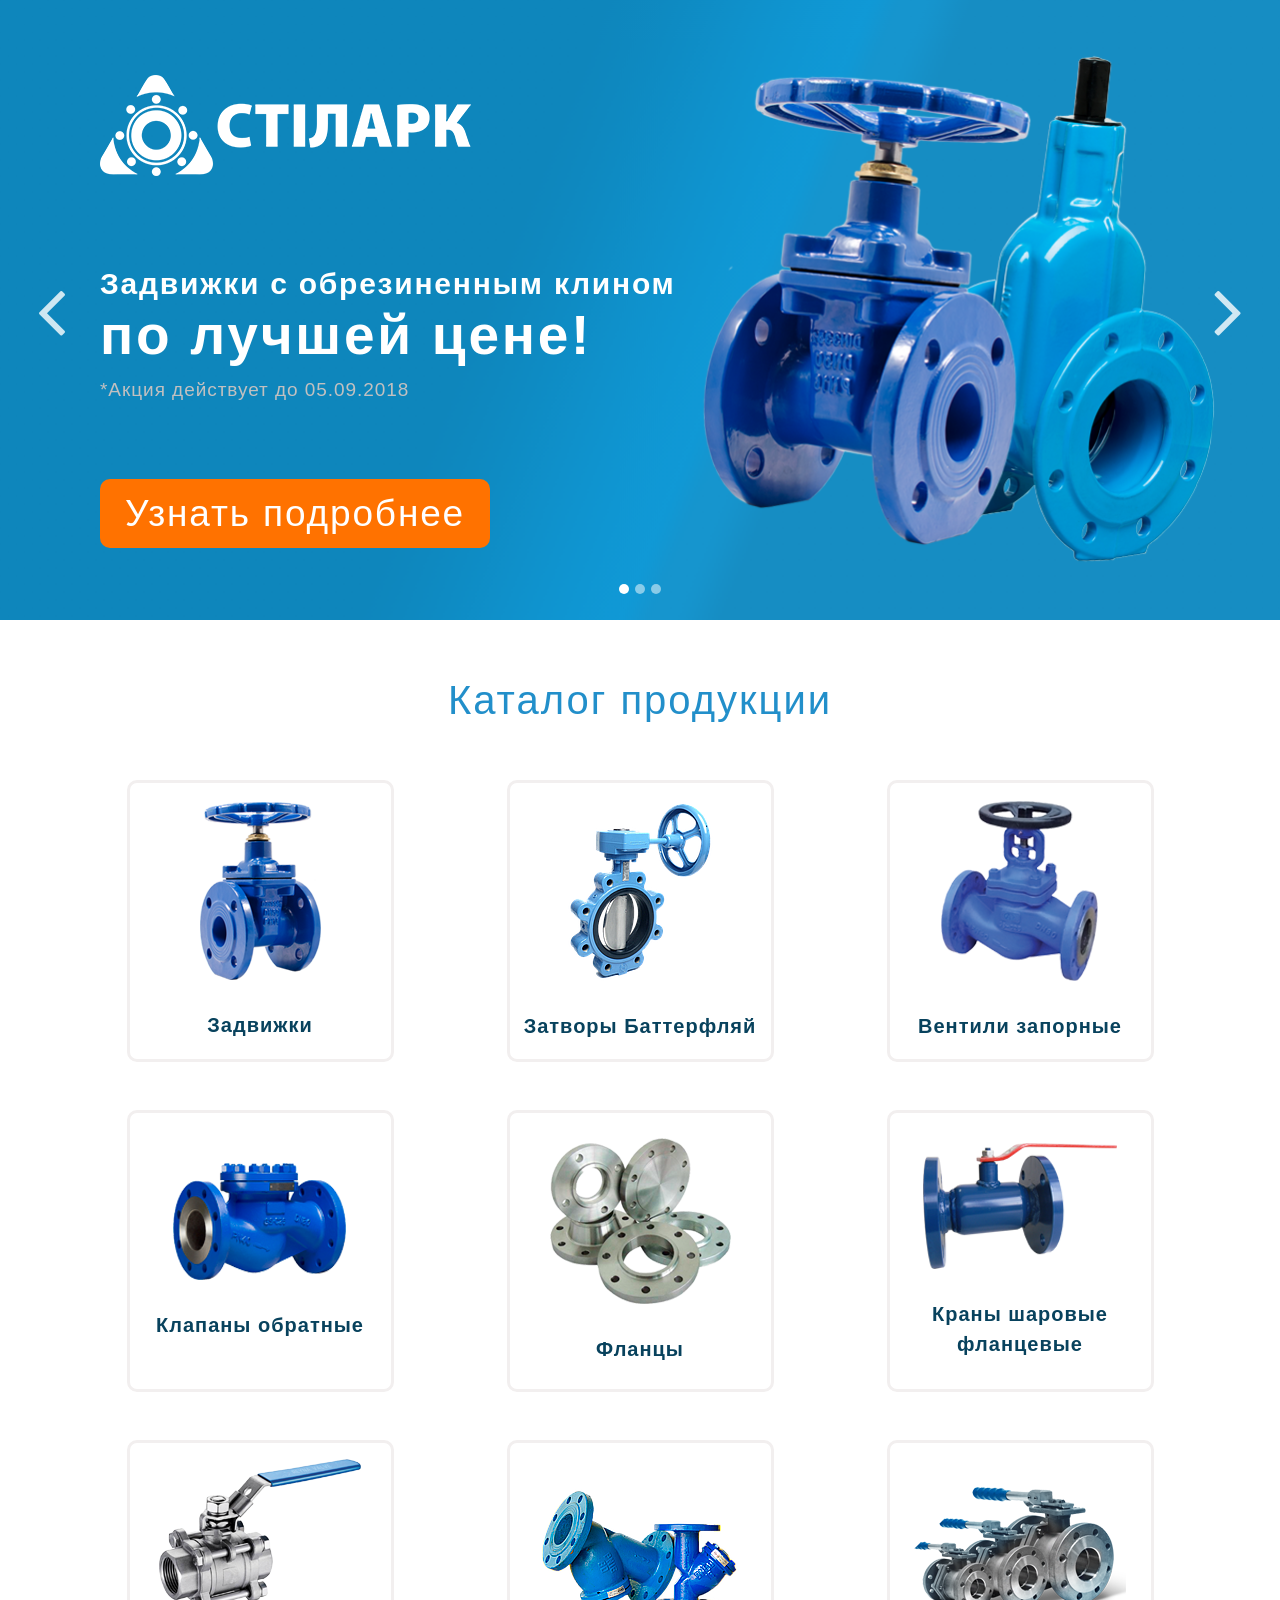
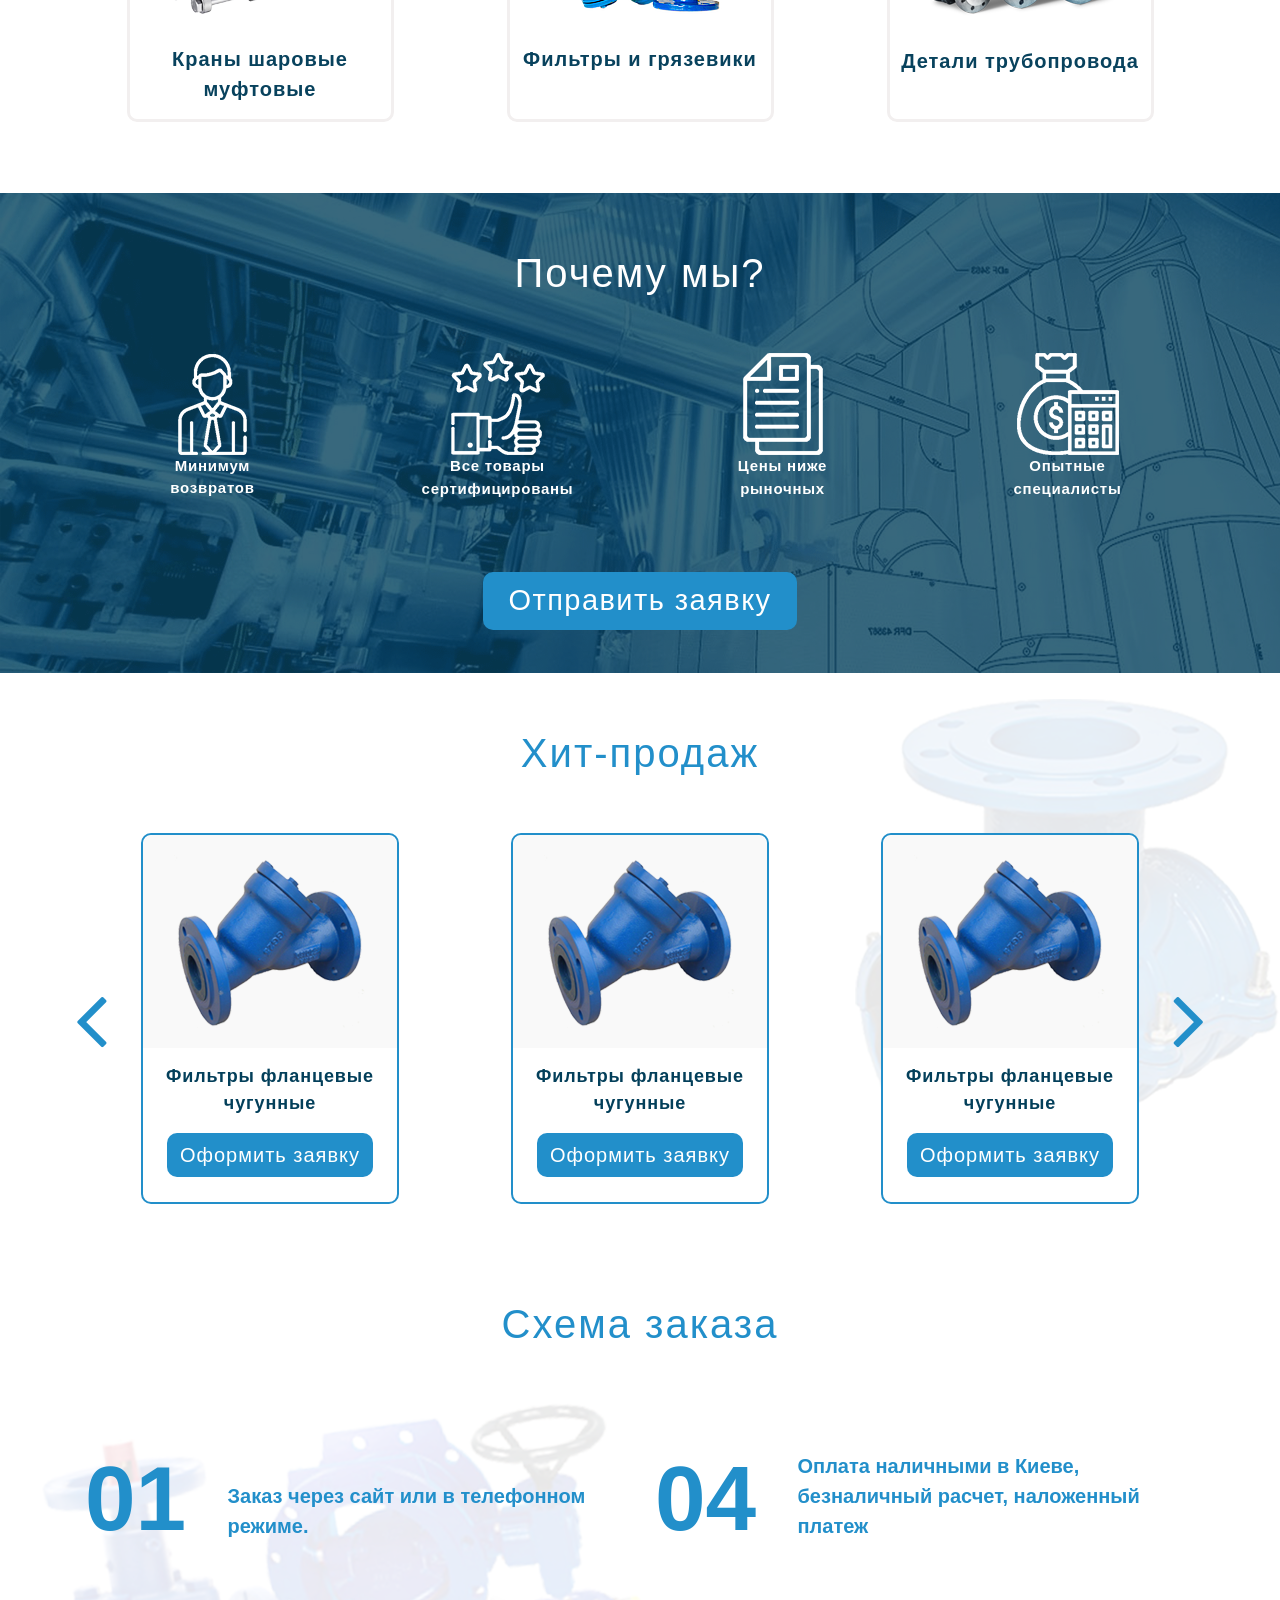
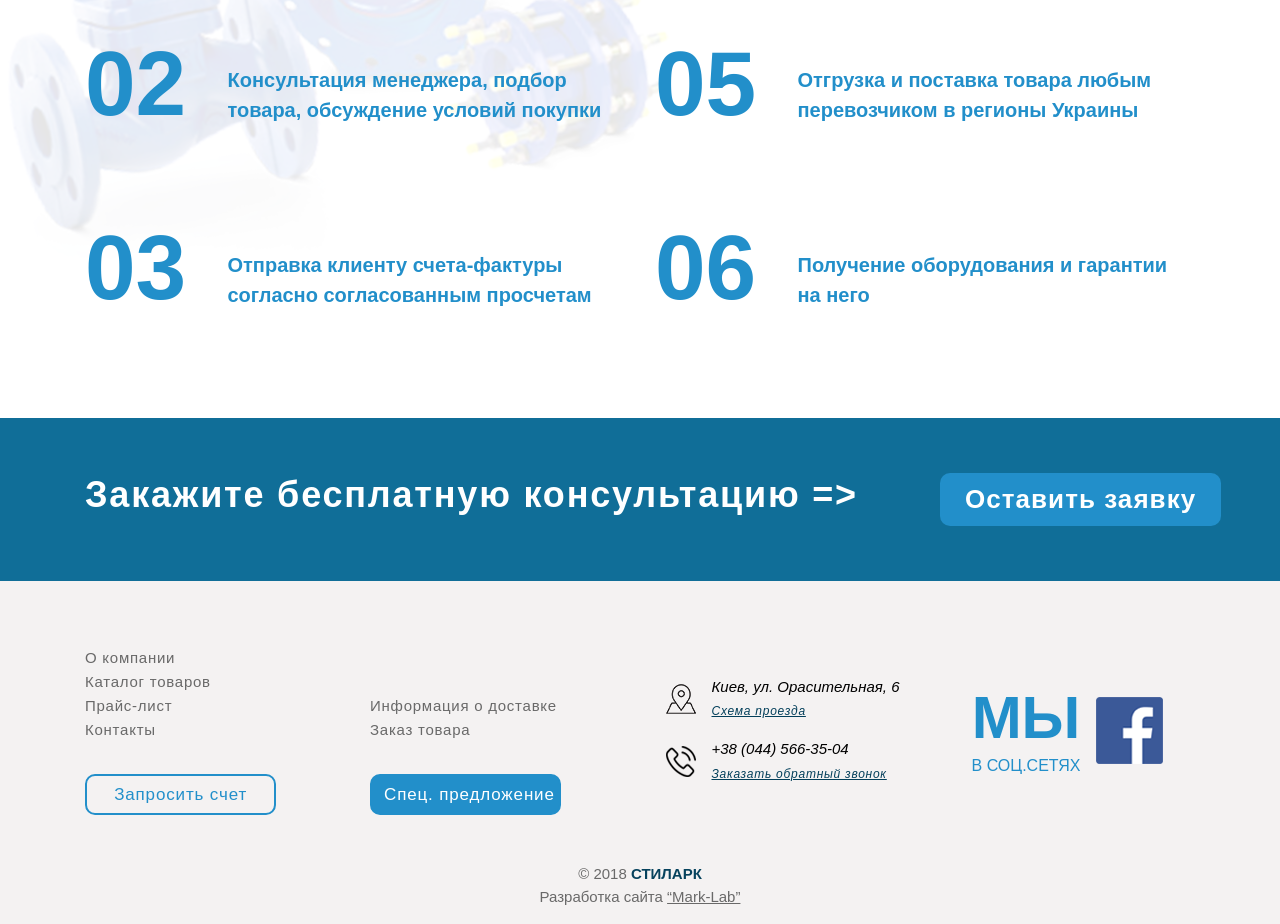
==== src/index.html @ 7308dbe4 "styled bestseller" ====
<!DOCTYPE html>
<html lang="en">

<head>
    <meta charset="UTF-8">
    <meta name="viewport" content="width=device-width, initial-scale=1.0">
    <meta http-equiv="X-UA-Compatible" content="ie=edge">
    <title>Стіларк</title>

    <!-- Latest compiled and minified CSS -->
    <link rel="stylesheet" href="css/bootstrap.min.css">
    <!-- Main Style-->
    <link rel="stylesheet" href="css/main.css">
    <!-- Latest compiled and minified FontAwesome -->
    <link rel="stylesheet" href="https://maxcdn.bootstrapcdn.com/font-awesome/4.7.0/css/font-awesome.min.css">
    <!-- FavIcon -->
    <link rel="shortcut icon" href="favicon.ico" type="image/x-icon">

</head>

<body>

    <!-- Start Carousel -->
    <header>
        <div id="header-carousel" class="carousel slide" data-ride="carousel">
            <ol class="carousel-indicators">
                <li data-target="#header-carousel" data-slide-to="0" class="active"></li>
                <li data-target="#header-carousel" data-slide-to="1"></li>
                <li data-target="#header-carousel" data-slide-to="2"></li>
            </ol>
            <div class="carousel-inner">
                <div class="carousel-item active">
                    <div class="container">
                        <!-- Left Side -->
                        <div class="col-md-7 left-side">
                            <div class="left-side__logo">
                                <img src="img/home/logo_carousel.png" alt="Logo">
                            </div>
                            <div class="left-side__head-text">
                                <h1>Задвижки с обрезиненным клином
                                    <span>по лучшей цене!</span></h1>
                                <p>*Акция действует до 05.09.2018</p>
                            </div>
                            <div class="left-side__btn">
                                <button class="btn px-4">Узнать подробнее</button>
                            </div>
                        </div>
                    </div>
                </div>
                <div class="carousel-item">
                    <div class="container">
                        <div class="col-md-7 left-side">
                            <div class="left-side__logo">
                                <img src="img/home/logo_carousel.png" alt="Logo">
                            </div>
                            <div class="left-side__head-text">
                                <h1>Задвижки с обрезиненным клином
                                    <span>по лучшей цене!</span></h1>
                                <p>*Акция действует до 05.09.2018</p>
                            </div>
                            <div class="left-side__btn">
                                <button class="btn px-4">Узнать подробнее</button>
                            </div>
                        </div>
                    </div>
                </div>
                <div class="carousel-item">
                    <div class="container">
                        <div class="col-md-7 left-side">
                            <div class="left-side__logo">
                                <img src="img/home/logo_carousel.png" alt="Logo">
                            </div>
                            <div class="left-side__head-text">
                                <h1>Задвижки с обрезиненным клином
                                    <span>по лучшей цене!</span></h1>
                                <p>*Акция действует до 05.09.2018</p>
                            </div>
                            <div class="left-side__btn">
                                <button class="btn px-4">Узнать подробнее</button>
                            </div>
                        </div>
                    </div>
                </div>
            </div>
            <a class="carousel-control-prev carousel-control" href="#header-carousel" role="button" data-slide="prev">
                <i class="fa fa-angle-left" aria-hidden="true"></i>
                <span class="sr-only">Previous</span>
            </a>
            <a class="carousel-control-next carousel-control" href="#header-carousel" role="button" data-slide="next">
                <i class="fa fa-angle-right" aria-hidden="true"></i>
                <span class="sr-only">Next</span>
            </a>
        </div>
    </header>

    <!-- End Carousel -->

    <!-- Start SECTION: Catalog -->
    <section id="catalog">
        <div class="container">
            <div class="row">
                <div class="col-12">
                    <h1 class="text-center mb-0 catalog-title">Каталог продукции</h1>
                </div>

                <div class="col-sm-6 col-md-4 col-lg-4 mb-5 catalog d-flex justify-content-center align-items-center">
                    <a href="#" class="d-flex justify-content-center align-items-center">
                        <div class="catalog__item">
                            <div class="catalog__item-img">
                                <img src="img/home/1.png" alt="Catalog Item">
                            </div>
                            <div class="catalog__item-text">
                                <p class="mb-0 text-center">Задвижки</p>
                            </div>
                        </div>
                    </a>
                </div>

                <div class="col-sm-6 col-md-4 col-lg-4 mb-5 catalog d-flex justify-content-center align-items-center">
                    <a href="#" class="d-flex justify-content-center align-items-center">
                        <div class="catalog__item">
                            <div class="catalog__item-img">
                                <img src="img/home/2.png" alt="Catalog Item">
                            </div>
                            <div class="catalog__item-text">
                                <p class="mb-0 text-center">Затворы Баттерфляй</p>
                            </div>
                        </div>
                    </a>
                </div>

                <div class="col-sm-6 col-md-4 col-lg-4 mb-5 catalog d-flex justify-content-center align-items-center">
                    <a href="#" class="d-flex justify-content-center align-items-center">
                        <div class="catalog__item">
                            <div class="catalog__item-img">
                                <img src="img/home/3.png" alt="Catalog Item">
                            </div>
                            <div class="catalog__item-text">
                                <p class="mb-0 text-center">Вентили запорные</p>
                            </div>
                        </div>
                    </a>
                </div>

                <div class="col-sm-6 col-md-4 col-lg-4 mb-5 catalog d-flex justify-content-center align-items-center">
                    <a href="#" class="d-flex justify-content-center align-items-center">
                        <div class="catalog__item">
                            <div class="catalog__item-img">
                                <img src="img/home/4.png" alt="Catalog Item">
                            </div>
                            <div class="catalog__item-text">
                                <p class="mb-0 text-center">Клапаны обратные</p>
                            </div>
                        </div>
                    </a>
                </div>

                <div class="col-sm-6 col-md-4 col-lg-4 mb-5 catalog d-flex justify-content-center align-items-center">
                    <a href="#" class="d-flex justify-content-center align-items-center">
                        <div class="catalog__item">
                            <div class="catalog__item-img">
                                <img src="img/home/5.png" alt="Catalog Item">
                            </div>
                            <div class="catalog__item-text">
                                <p class="mb-0 text-center">Фланцы</p>
                            </div>
                        </div>
                    </a>
                </div>

                <div class="col-sm-6 col-md-4 col-lg-4 mb-5 catalog d-flex justify-content-center align-items-center">
                    <a href="#" class="d-flex justify-content-center align-items-center">
                        <div class="catalog__item">
                            <div class="catalog__item-img">
                                <img src="img/home/6.png" alt="Catalog Item">
                            </div>
                            <div class="catalog__item-text">
                                <p class="mb-0 text-center">Краны шаровые
                                    фланцевые</p>
                            </div>
                        </div>
                    </a>
                </div>

                <div class="col-sm-6 col-md-4 col-lg-4 mb-5 catalog d-flex justify-content-center align-items-center">
                    <a href="#" class="d-flex justify-content-center align-items-center">
                        <div class="catalog__item">
                            <div class="catalog__item-img">
                                <img src="img/home/7.png" alt="Catalog Item">
                            </div>
                            <div class="catalog__item-text">
                                <p class="mb-0 text-center">Краны шаровые
                                    муфтовые</p>
                            </div>
                        </div>
                    </a>
                </div>

                <div class="col-sm-6 col-md-4 col-lg-4 mb-5 catalog d-flex justify-content-center align-items-center">
                    <a href="#" class="d-flex justify-content-center align-items-center">
                        <div class="catalog__item">
                            <div class="catalog__item-img">
                                <img src="img/home/8.png" alt="Catalog Item">
                            </div>
                            <div class="catalog__item-text">
                                <p class="mb-0 text-center">Фильтры и грязевики</p>
                            </div>
                        </div>
                    </a>
                </div>

                <div class="col-sm-6 col-md-4 col-lg-4 mb-5 catalog d-flex justify-content-center align-items-center">
                    <a href="#" class="d-flex justify-content-center align-items-center">
                        <div class="catalog__item">
                            <div class="catalog__item-img">
                                <img src="img/home/9.png" alt="Catalog Item">
                            </div>
                            <div class="catalog__item-text">
                                <p class="mb-0 text-center">Детали трубопровода</p>
                            </div>
                        </div>
                    </a>
                </div>

            </div>
        </div>
    </section>

    <!-- End SECTION: Catalog -->

    <!-- Start SECTION: Why We  -->
    <section id="why-we">
        <div class="container">
            <div class="row justify-content-around">
                <div class="col-12">
                    <h1 class="mb-0 section-title text-center">Почему мы?</h1>
                </div>
                <div class="col-md-2 col-lg-2 mb-4 why d-flex justify-content-center flex-column align-items-center">
                    <div class="why__icon">
                        <img src="img/home/why-1.png" alt="Icon">
                    </div>
                    <div class="why__text">
                        <p>Минимум
                            возвратов</p>
                    </div>
                </div>

                <div class="col-md-2 col-lg-2 mb-4 why d-flex justify-content-center flex-column align-items-center">
                    <div class="why__icon">
                        <img src="img/home/why-2.png" alt="Icon">
                    </div>
                    <div class="why__text">
                        <p>Все товары
                            сертифицированы</p>
                    </div>
                </div>

                <div class="col-md-2 col-lg-2 mb-4 why d-flex justify-content-center flex-column align-items-center">
                    <div class="why__icon">
                        <img src="img/home/why-3.png" alt="Icon">
                    </div>
                    <div class="why__text">
                        <p>Цены ниже
                            рыночных</p>
                    </div>
                </div>

                <div class="col-md-2 col-lg-2 mb-4 why d-flex justify-content-center flex-column align-items-center">
                    <div class="why__icon">
                        <img src="img/home/why-4.png" alt="Icon">
                    </div>
                    <div class="why__text">
                        <p>Опытные
                            специалисты</p>
                    </div>
                </div>

                <div class="col-12 button">
                    <button class="btn d-block mx-auto px-4">Отправить заявку</button>
                </div>
            </div>
        </div>
    </section>
    <!-- End SECTION: Why We -->

    <!-- Start SECTION: Bestseller -->
    <section id="bestseller" class="our-production">
        <div class="container">
            <div class="row">
                <div class="col-12">
                    <h1 class="text-center mb-0 section-title">Хит-продаж</h1>
                </div>
                <div class="col-lg-12">
                    <div id="carouselProduction" class="carousel slide" data-ride="false" data-interval="false">
                        <div class="carousel-inner carousel-production-inner row w-100 mx-auto" role="listbox">

                            <div class="carousel-production-item carousel-item col-md-4 col-lg-4 productionsSliderItem active">
                                <div class="text-center mx-auto card">
                                    <div class="cover">
                                        <img class="img-fluid mx-auto d-block" src="img/home/bestseller-1.png" alt="slide 1">
                                    </div>
                                    <p>Фильтры фланцевые чугунные</p>
                                    <button class="btn mx-auto" data-toggle="modal">Оформить заявку</button>
                                </div>
                            </div>
                            <div class="carousel-production-item carousel-item col-md-4 col-lg-4 productionsSliderItem">
                                <div class="text-center mx-auto card">
                                    <div class="cover">
                                        <img class="img-fluid mx-auto d-block" src="img/home/bestseller-1.png" alt="slide 1">
                                    </div>
                                    <p>Фильтры фланцевые чугунные</p>
                                    <button class="btn mx-auto" data-toggle="modal">Оформить заявку</button>
                                </div>
                            </div>
                            <div class="carousel-production-item carousel-item col-md-4 col-lg-4 productionsSliderItem">
                                <div class="text-center mx-auto card">
                                    <div class="cover">
                                        <img class="img-fluid mx-auto d-block" src="img/home/bestseller-1.png" alt="slide 1">
                                    </div>
                                    <p>Фильтры фланцевые чугунные</p>
                                    <button class="btn mx-auto" data-toggle="modal">Оформить заявку</button>
                                </div>
                            </div>
                            <div class="carousel-production-item carousel-item col-md-4 col-lg-4 productionsSliderItem">
                                <div class="text-center mx-auto card">
                                    <div class="cover">
                                        <img class="img-fluid mx-auto d-block" src="img/home/bestseller-1.png" alt="slide 1">
                                    </div>
                                    <p>Фильтры фланцевые чугунные 2</p>
                                    <button class="btn mx-auto" data-toggle="modal">Оформить заявку</button>
                                </div>
                            </div>
                            <div class="carousel-production-item carousel-item col-md-4 col-lg-4 productionsSliderItem">
                                <div class="text-center mx-auto card">
                                    <div class="cover">
                                        <img class="img-fluid mx-auto d-block" src="img/home/bestseller-1.png" alt="slide 1">
                                    </div>
                                    <p>Фильтры фланцевые чугунные 2</p>
                                    <button class="btn mx-auto" data-toggle="modal">Оформить заявку</button>
                                </div>
                            </div>
                        </div>
                        <a class="carousel-controls carousel-control-prev" href="#carouselProduction" role="button"
                            data-slide="prev">
                            <i class="fa fa-angle-left" aria-hidden="true"></i>
                            <span class="sr-only">Previous</span>
                        </a>
                        <a class="carousel-controls carousel-control-next text-faded" href="#carouselProduction" role="button"
                            data-slide="next">
                            <i class="fa fa-angle-right" aria-hidden="true"></i>
                            <span class="sr-only">Next</span>
                        </a>
                    </div>
                </div>
            </div>
        </div>
    </section>
    <!-- End SECTION: Bestseller -->

    <!-- Start SECTION: Order scheme -->
    <section id="order-scheme">
        <div class="container">
            <div class="row">
                <div class="col-12">
                    <h1 class="text-center section-title mb-0">Схема заказа</h1>
                </div>

                <div class="col-md-6">
                    <div class="row">
                        <div class="col-md-3 mb-5 number">
                            <p>01</p>
                        </div>
                        <div class="col-md-9 mb-5 text">
                            <p>Заказ через сайт или
                                в телефонном режиме.</p>
                        </div>

                        <div class="col-md-3 mb-5 number">
                            <p>02</p>
                        </div>
                        <div class="col-md-9 mb-5 text">
                            <p>Консультация менеджера, подбор
                                товара, обсуждение условий покупки</p>
                        </div>

                        <div class="col-md-3 mb-5 number">
                            <p>03</p>
                        </div>
                        <div class="col-md-9 mb-5 text">
                            <p>Отправка клиенту счета-фактуры
                                согласно согласованным просчетам</p>
                        </div>
                    </div>
                </div>

                <div class="col-md-6">
                    <div class="row">
                        <div class="col-md-3 mb-5 number">
                            <p>04</p>
                        </div>
                        <div class="col-md-9 mb-5 text">
                            <p>Оплата наличными в Киеве,
                                безналичный расчет, наложенный платеж</p>
                        </div>

                        <div class="col-md-3 mb-5 number">
                            <p>05</p>
                        </div>
                        <div class="col-md-9 mb-5 text">
                            <p>Отгрузка и поставка товара любым
                                перевозчиком в регионы Украины</p>
                        </div>

                        <div class="col-md-3 mb-5 number">
                            <p>06</p>
                        </div>
                        <div class="col-md-9 mb-5 text">
                            <p>Получение оборудования
                                и гарантии на него</p>
                        </div>
                    </div>
                </div>

            </div>
        </div>
    </section>
    <!-- End SECTION: Order scheme -->

    <!-- Start SECTION: Get call -->
    <section id="get-call">
        <div class="container">
            <div class="row">
                <div class="col-lg-9">
                    <h2 class="mb-0">Закажите бесплатную консультацию =></h2>
                </div>
                <div class="col-lg-3">
                    <button class="btn px-4">Оставить заявку</button>
                </div>
            </div>
        </div>
    </section>
    <!-- End SECTION: Get call -->

    <!-- Start Footer -->
    <footer>
        <div class="container">
            <div class="row">
                <div class="col-lg-3 mb-5 d-flex flex-column justify-content-end">
                    <ul class="list-unstyled mb-0">
                        <li><a href="#">О компании</a></li>
                        <li><a href="#">Каталог товаров</a></li>
                        <li><a href="#">Прайс-лист</a></li>
                        <li><a href="#">Контакты</a></li>
                    </ul>
                    <button class="btn outline w-75">Запросить счет</button>
                </div>
                <div class="col-lg-3 mb-5 d-flex flex-column justify-content-end">
                    <ul class="list-unstyled mb-0">
                        <li><a href="#">Информация о доставке</a></li>
                        <li><a href="#">Заказ товара</a></li>
                    </ul>
                    <button class="btn default w-75">Спец. предложение</button>
                </div>
                <div class="col-lg-3 mb-5 d-flex align-items-center justify-content-center social">
                    <ul class="list-unstyled mb-0">
                        <li class="d-flex align-items-center mb-3">
                            <div class="pr-3">
                                <img src="img/home/location-icon.png" alt="Icon">
                            </div>
                            <div>
                                <p class="mb-0">Киев, ул. Орасительная, 6</p>
                                <a href="#">Схема проезда</a>
                            </div>
                        </li>
                        <li class="d-flex align-items-center">
                            <div class="pr-3">
                                <img src="img/home/phone-icon.png" alt="Icon">
                            </div>
                            <div>
                                <p class="mb-0">+38 (044) 566-35-04</p>
                                <a href="#">Заказать обратный звонок</a>
                            </div>
                        </li>
                    </ul>
                </div>
                <div class="col-lg-3 mb-5 d-flex align-items-center justify-content-center fb">
                    <div class="text-center pr-3">
                        <h2 class="mb-0">МЫ </h2>
                        <p class="mb-0">В СОЦ.СЕТЯХ</p>
                    </div>
                    <div>
                        <a href="#">
                            <img src="img/home/fb.png" alt="Icon">
                        </a>
                    </div>
                </div>
                <div class="col-12 bottom-footer pb-3">
                    <p class="text-center mb-0">© 2018 <span>СТИЛАРК</span></p>
                    <p class="text-center mb-0">Разработка сайта <a href="#">“Mark-Lab”</a></p>
                </div>
            </div>
        </div>
    </footer>
    <!-- End Footer -->

    <!-- Optional JavaScript -->
    <!-- jQuery first, then Popper.js, then Bootstrap JS -->
    <script src="js/jquery-3.3.1.slim.min.js"></script>
    <script src="js/popper.min.js"></script>
    <script src="js/bootstrap.min.js"></script>

    <!-- Main JavaScript File -->
    <script src="js/main.js"></script>
</body>

</html>
---- src/css/main.css ----
header {
  min-height: 620px; }
  header #header-carousel .carousel-indicators li {
    border-radius: 50%;
    width: 10px;
    height: 10px; }
  header #header-carousel .carousel-control {
    width: 8%;
    opacity: 0.8; }
    header #header-carousel .carousel-control i.fa {
      font-size: 80px; }
  header #header-carousel .carousel-item {
    min-height: 620px;
    height: 100%;
    background: url("../img/home/carousel_bg.png");
    background-size: cover;
    background-repeat: no-repeat no-repeat; }
    header #header-carousel .carousel-item .left-side {
      padding-top: 75px; }
      header #header-carousel .carousel-item .left-side__head-text {
        padding-top: 90px;
        color: white; }
        header #header-carousel .carousel-item .left-side__head-text h1 {
          font-size: 30px;
          font-weight: 700;
          letter-spacing: 1.75px; }
          header #header-carousel .carousel-item .left-side__head-text h1 span {
            font-size: 55px;
            letter-spacing: 2.75px; }
        header #header-carousel .carousel-item .left-side__head-text p {
          font-size: 19px;
          color: #c2c0c0;
          letter-spacing: 0.95px; }
      header #header-carousel .carousel-item .left-side__btn {
        padding-top: 58px; }
        header #header-carousel .carousel-item .left-side__btn button {
          background-color: #ff7200;
          color: white;
          font-size: 37px;
          letter-spacing: 1.85px;
          font-weight: 400;
          border-radius: 10px; }

#catalog {
  padding-bottom: 23px; }
  #catalog .catalog-title {
    padding: 56px 0;
    color: #228fca;
    letter-spacing: 2px;
    font-size: 40px; }
  #catalog .catalog a {
    min-height: 282px;
    height: 100%;
    width: 267px;
    border-radius: 10px;
    border: 3px solid #f2efef; }
  #catalog .catalog__item {
    display: flex;
    flex-direction: column;
    align-items: center;
    justify-content: center; }
    #catalog .catalog__item-text {
      padding-top: 30px;
      font-size: 20px;
      color: #08425d;
      font-weight: bold;
      letter-spacing: 1px; }

#why-we {
  min-height: 480px;
  height: 100%;
  background: url("../img/home/why-we_bg.png");
  background-size: cover;
  background-repeat: no-repeat no-repeat; }
  #why-we .section-title {
    padding: 56px 0;
    color: #228fca;
    letter-spacing: 2px;
    font-size: 40px;
    color: #fff; }
  #why-we .why__text p {
    font-size: 15px;
    font-weight: bold;
    letter-spacing: 0.75px;
    color: white;
    text-align: center; }
  #why-we .button {
    padding-top: 32px; }
    #why-we .button button {
      border-radius: 10px;
      background-color: #228fca;
      color: white;
      font-size: 29px;
      font-weight: 400;
      letter-spacing: 1.45px; }

#bestseller {
  background: url("../img/home/bestseller-bg.png");
  background-size: inherit;
  background-repeat: no-repeat no-repeat;
  background-position: right; }
  #bestseller .section-title {
    padding: 56px 0;
    color: #228fca;
    letter-spacing: 2px;
    font-size: 40px; }
  #bestseller #carouselProduction .productionsSliderItem .card {
    border-radius: 10px;
    border: 2px solid #228fca;
    max-width: 258px;
    padding-bottom: 25px; }
    #bestseller #carouselProduction .productionsSliderItem .card .cover {
      padding: 20px 0;
      border-radius: 10px 10px 0 0;
      background-color: #f9f9f9; }
    #bestseller #carouselProduction .productionsSliderItem .card p {
      padding-top: 15px;
      color: #033f5a;
      font-size: 18px;
      font-weight: bold;
      letter-spacing: 0.9px; }
    #bestseller #carouselProduction .productionsSliderItem .card button {
      background-color: #228fca;
      border-radius: 10px;
      color: #fff;
      font-size: 20px;
      font-weight: 400;
      letter-spacing: 1px; }
  #bestseller #carouselProduction .carousel-controls {
    width: 1%;
    opacity: 1; }
    #bestseller #carouselProduction .carousel-controls i.fa {
      color: #228fca;
      font-size: 90px; }

@media (min-width: 768px) {
  .our-production .carousel-inner .active,
  .our-production .carousel-inner .active + .carousel-item,
  .our-production .carousel-inner .active + .carousel-item + .carousel-item {
    display: block;
    transition: all 0.5s ease-in-out; }
  .our-production .carousel-inner .carousel-production-item.active:not(.carousel-item-right):not(.carousel-item-left),
  .our-production .carousel-inner .carousel-production-item.active:not(.carousel-item-right):not(.carousel-item-left) + .carousel-production-item,
  .our-production .carousel-inner .carousel-production-item.active:not(.carousel-item-right):not(.carousel-item-left) + .carousel-production-item + .carousel-production-item {
    transition: none; }
  .our-production .carousel-inner .carousel-item-next,
  .our-production .carousel-inner .carousel-item-prev {
    position: relative;
    transform: translate3d(0, 0, 0); }
  .our-production .carousel-inner .active.carousel-production-item + .carousel-production-item + .carousel-production-item + .carousel-production-item {
    position: absolute;
    top: 0;
    right: -25%;
    z-index: -1;
    display: block;
    display: none;
    visibility: visible;
    transition: all 1s ease-in-out; }
  .our-production .active.carousel-item-left + .carousel-item-next.carousel-item-left,
  .our-production .carousel-item-next.carousel-item-left + .carousel-item,
  .our-production .carousel-item-next.carousel-item-left + .carousel-item + .carousel-item,
  .our-production .carousel-item-next.carousel-item-left + .carousel-item + .carousel-item + .carousel-item {
    position: relative;
    transform: translate3d(-100%, 0, 0);
    visibility: visible;
    /*transition: all 4s ease-in-out;*/ }
  .our-production .carousel-inner .carousel-item-prev.carousel-item-right {
    position: absolute;
    top: 0;
    left: 0;
    z-index: -1;
    display: block;
    visibility: visible; }
  .our-production .active.carousel-item-right + .carousel-item-prev.carousel-item-right,
  .our-production .carousel-item-prev.carousel-item-right + .carousel-item,
  .our-production .carousel-item-prev.carousel-item-right + .carousel-item + .carousel-item,
  .our-production .carousel-item-prev.carousel-item-right + .carousel-item + .carousel-item + .carousel-item {
    position: relative;
    transform: translate3d(100%, 0, 0);
    visibility: visible;
    display: block;
    visibility: visible;
    /*transition: all 4s ease-in-out;*/ } }

#order-scheme {
  background: url("../img/home/zakaz-bg.png");
  background-size: inherit;
  background-repeat: no-repeat no-repeat;
  background-position: left;
  margin-top: 40px;
  padding-bottom: 60px; }
  #order-scheme .section-title {
    padding: 56px 0;
    color: #228fca;
    letter-spacing: 2px;
    font-size: 40px; }
  #order-scheme .number {
    display: flex;
    align-items: flex-end; }
    #order-scheme .number p {
      font-size: 91px;
      font-weight: bold;
      color: #228fca;
      margin-bottom: 0;
      height: 80%; }
  #order-scheme .text {
    display: flex;
    align-items: flex-end; }
    #order-scheme .text p {
      color: #228fca;
      font-size: 20px;
      font-weight: bold;
      margin-bottom: 0; }

#get-call {
  padding: 55px 0;
  background-color: #106e98; }
  #get-call h2 {
    color: white;
    font-size: 36px;
    font-weight: bold;
    letter-spacing: 1.8px; }
  #get-call button {
    font-size: 26px;
    font-weight: bold;
    letter-spacing: 1.05px;
    background-color: #228fca;
    color: #fff;
    border-radius: 10px; }

footer {
  padding-top: 65px;
  background-color: #f4f2f2; }
  footer ul li a {
    color: #696969;
    font-size: 15px;
    font-weight: 300;
    letter-spacing: 0.75px; }
  footer button {
    margin-top: 32px; }
    footer button.outline, footer button.default {
      background: transparent;
      border: 2px solid #228fca;
      border-radius: 10px;
      color: #228fca;
      font-size: 17px;
      font-weight: 400;
      letter-spacing: 0.85px; }
    footer button.default {
      background: #228fca;
      color: #fff; }
  footer .social p {
    font-size: 15px;
    color: #000;
    font-style: italic; }
  footer .social a {
    font-size: 12px;
    text-decoration: underline;
    color: #033f5a;
    font-style: italic; }
  footer .fb {
    color: #228fca; }
    footer .fb h2 {
      font-size: 60px;
      font-weight: bold; }
    footer .fb p {
      font-size: 16px;
      font-weight: 300; }
  footer .bottom-footer {
    font-size: 15px;
    font-weight: 300;
    color: #696969; }
    footer .bottom-footer span {
      color: #06425d;
      font-weight: bold; }
    footer .bottom-footer a {
      text-decoration: underline;
      color: #696969; }
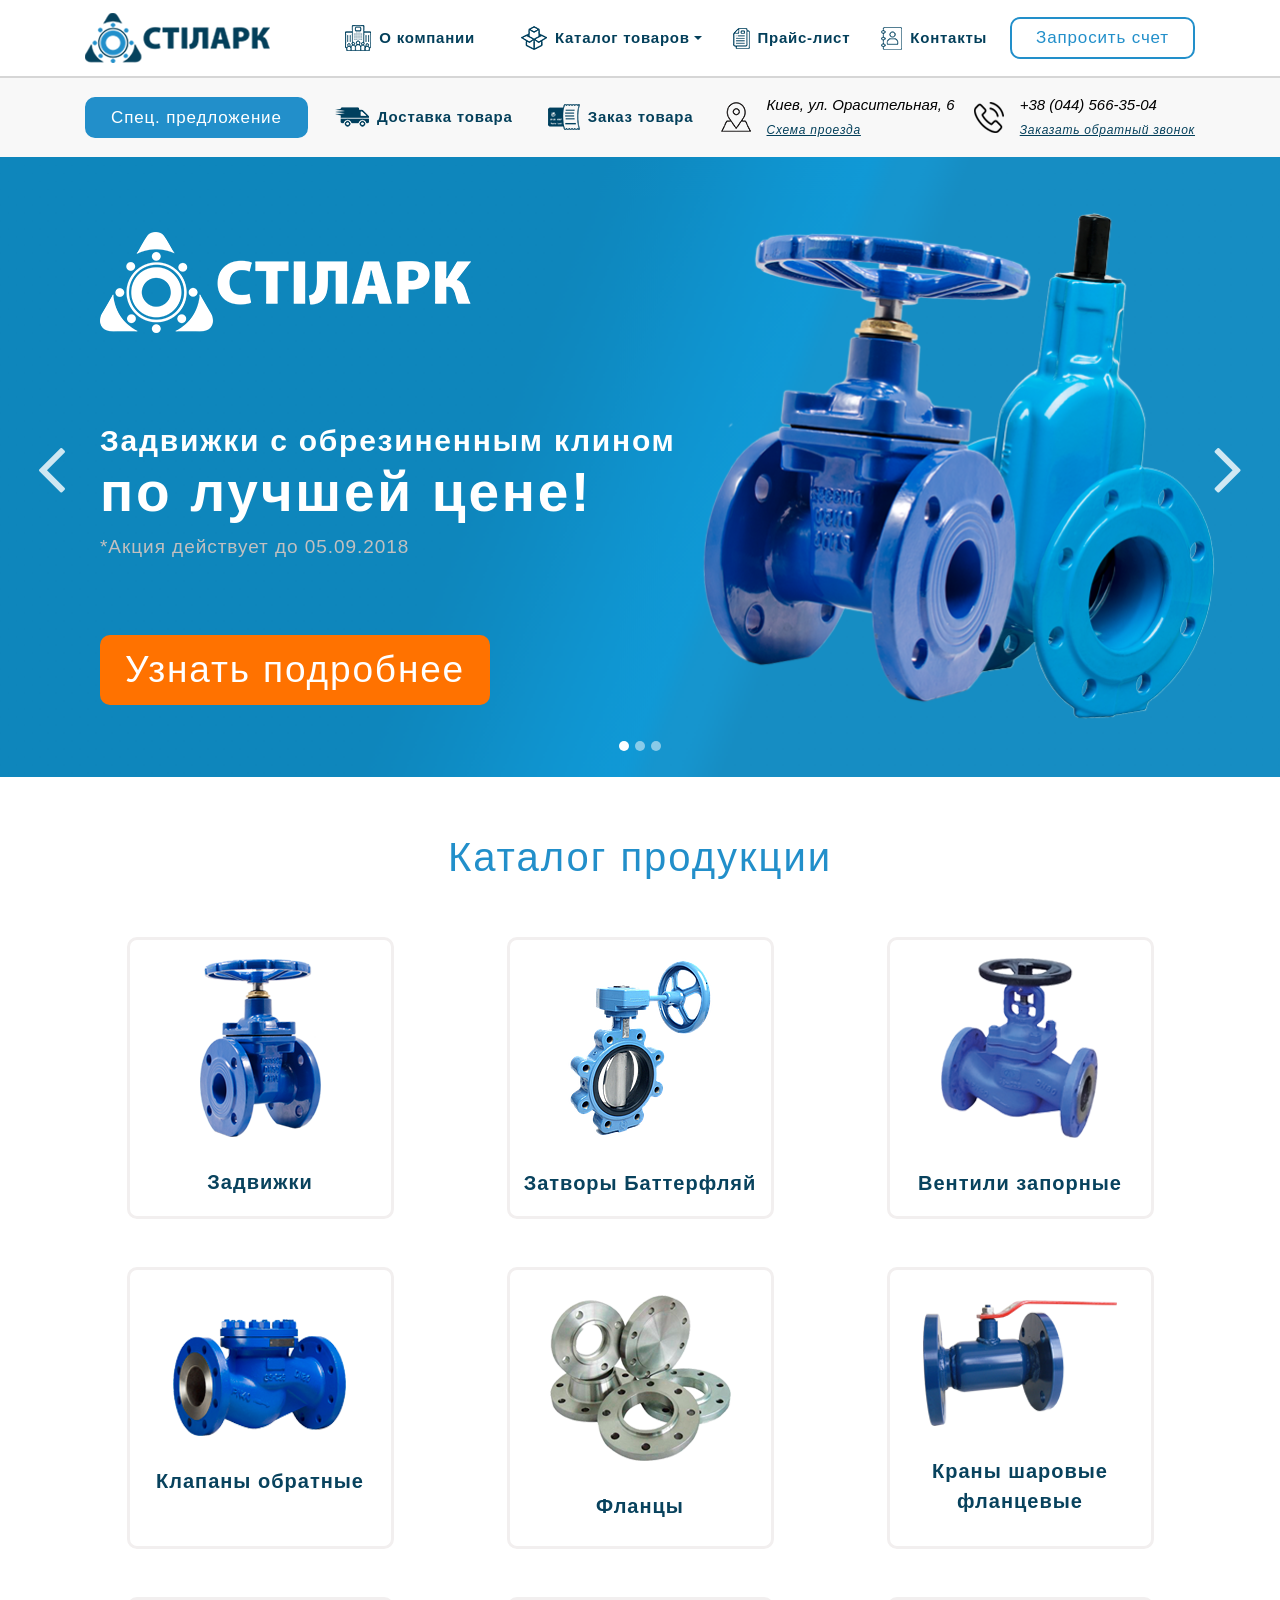
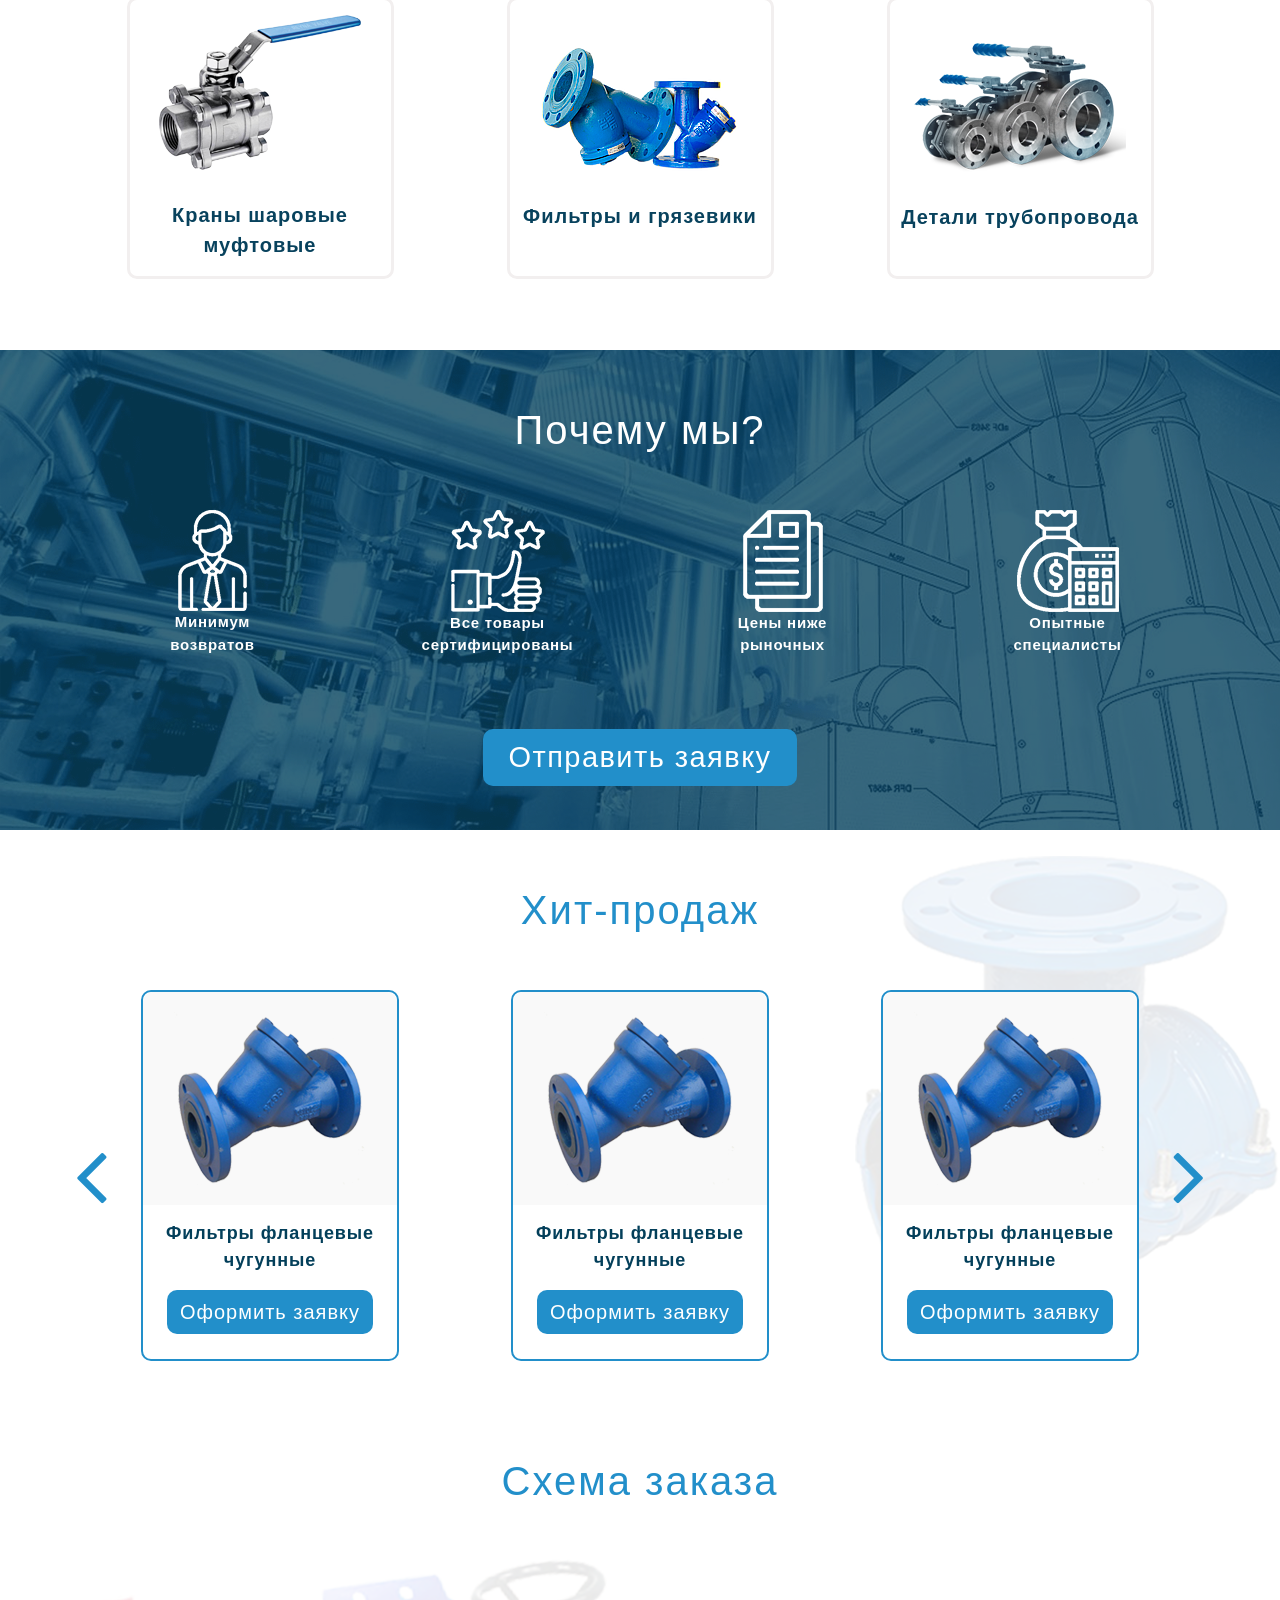
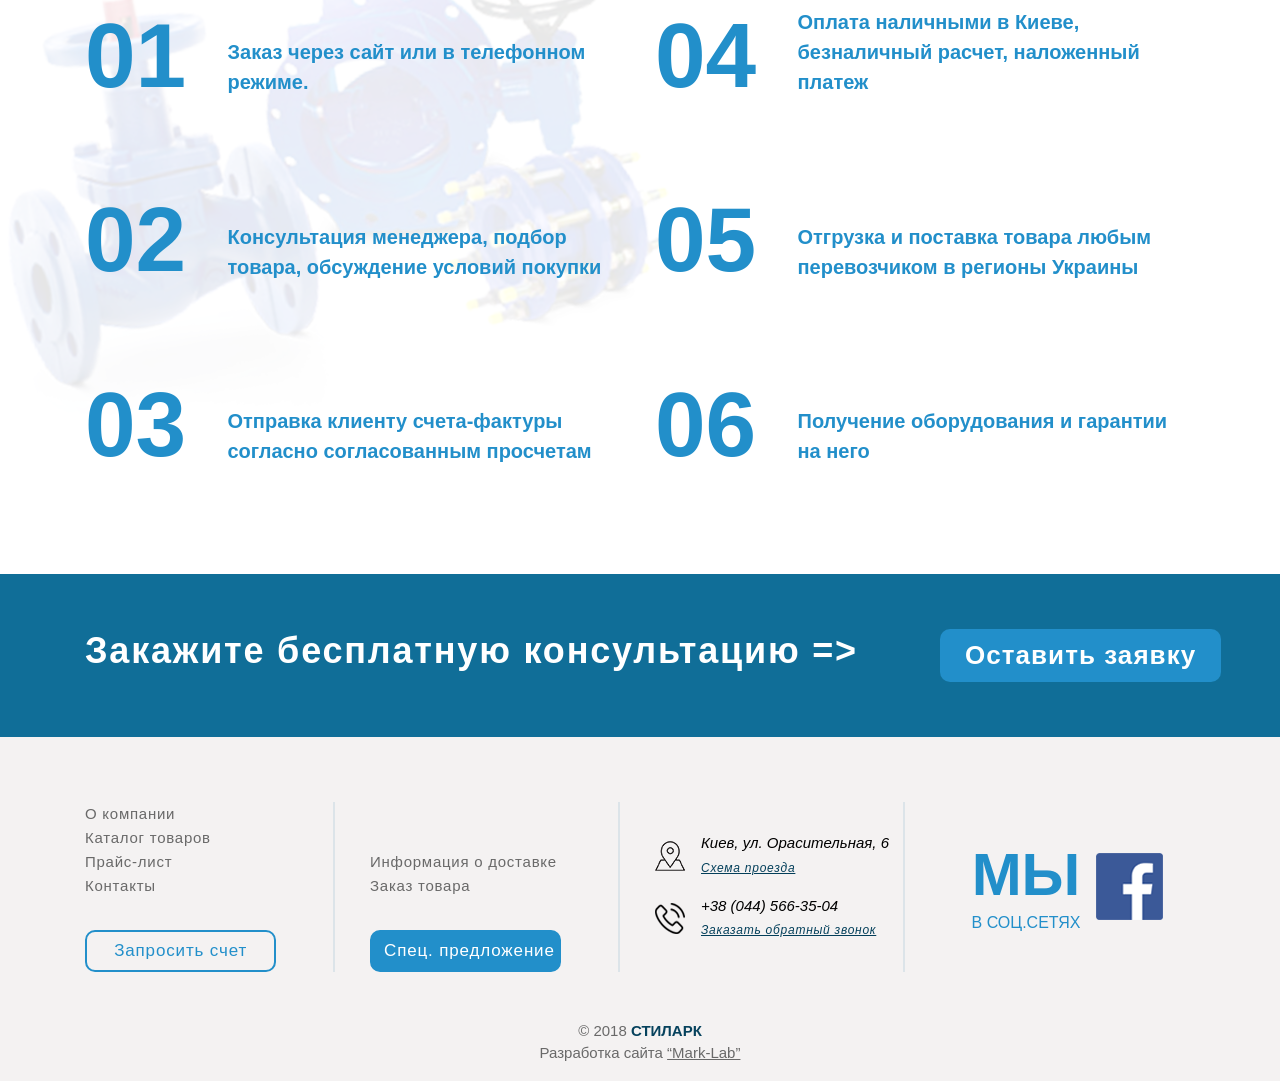
==== commit b2ebf690: "add navbar" ====
--- a/src/index.html
+++ b/src/index.html
@@ -19,6 +19,105 @@
 </head>
 
 <body>
+
+    <!-- Start navigation -->
+    <nav class="navbar navbar-expand-md">
+        <div class="container">
+            <a class="navbar-brand" href="#">
+                <img src="img/home/logo.png" alt="Brand">
+            </a>
+            <button class="navbar-toggler" type="button" data-toggle="collapse" data-target=".navbars" aria-controls="navbarsExampleDefault"
+                aria-expanded="false" aria-label="Toggle navigation">
+                <span class="navbar-toggler-icon"></span>
+            </button>
+
+            <div class="navbars collapse navbar-collapse" id="navbarsExampleDefault">
+                <ul class="navbar-nav d-flex align-items-center ml-auto">
+                    <li class="nav-item">
+                        <a class="nav-link d-flex align-items-center" href="#"><img class="pr-2" src="img/home/menu-icon-1.png"
+                                alt="menu-icon">
+                            О компании</a>
+                    </li>
+                    <li class="nav-item">
+                    <li class="nav-item dropdown">
+                        <a class="nav-link dropdown-toggle d-flex align-items-center" href="#" id="dropdown01"
+                            data-toggle="dropdown" aria-haspopup="true" aria-expanded="false"><img class="pr-2" src="img/home/menu-icon-2.png"
+                                alt="menu-icon">Каталог товаров</a>
+                        <div class="dropdown-menu" aria-labelledby="dropdown01">
+                            <a class="dropdown-item" href="#">Задвижки</a>
+                            <a class="dropdown-item" href="#">Затворы Баттерфляй</a>
+                            <a class="dropdown-item" href="#">Вентили запорные</a>
+                            <a class="dropdown-item" href="#">Клапаны обратные</a>
+                            <a class="dropdown-item" href="#">Фланцы</a>
+                            <a class="dropdown-item" href="#">Краны шаровые
+                                фланцевые</a>
+                            <a class="dropdown-item" href="#">Краны шаровые
+                                муфтовые</a>
+                        </div>
+                    </li>
+                    </li>
+                    <li class="nav-item">
+                        <a class="nav-link d-flex align-items-center" href="#"><img class="pr-2" src="img/home/menu-icon-3.png"
+                                alt="menu-icon">
+                            Прайс-лист</a>
+                    </li>
+                    <li class="nav-item">
+                        <a class="nav-link d-flex align-items-center" href="#"><img class="pr-2" src="img/home/menu-icon-4.png"
+                                alt="menu-icon">
+                            Контакты</a>
+                    </li>
+                    <li class="nav-item">
+                        <a class=" btn px-4" href="#">
+                            Запросить счет</a>
+                    </li>
+                </ul>
+            </div>
+        </div>
+    </nav>
+
+    <nav class="navbar navbar-expand-md second-nabavr py-3">
+        <div class="container">
+            <div class="navbars collapse navbar-collapse">
+                <ul class="navbar-nav d-flex align-items-center w-100 justify-content-between">
+                    <li class="nav-item">
+                        <a class=" btn px-4" href="#">
+                            Спец. предложение</a>
+                    </li>
+                    <li class="nav-item">
+                        <a class="nav-link d-flex align-items-center" href="#"><img class="pr-2" src="img/home/menu-icon-5.png"
+                                alt="menu-icon">
+                            Доставка товара</a>
+                    </li>
+
+                    <li class="nav-item">
+                        <a class="nav-link d-flex align-items-center" href="#"><img class="pr-2" src="img/home/menu-icon-6.png"
+                                alt="menu-icon">
+                            Заказ товара</a>
+                    </li>
+                    <li class="nav-item d-flex align-items-center social">
+                        <div class="pr-3">
+                            <img src="img/home/location-icon.png" alt="Icon">
+                        </div>
+                        <div>
+                            <p class="mb-0">Киев, ул. Орасительная, 6</p>
+                            <a href="#">Схема проезда</a>
+                        </div>
+                    </li>
+                    <li class="nav-item d-flex align-items-center social">
+                        <div class="pr-3">
+                            <img src="img/home/phone-icon.png" alt="Icon">
+                        </div>
+                        <div>
+                            <p class="mb-0">+38 (044) 566-35-04</p>
+                            <a href="#">Заказать обратный звонок</a>
+                        </div>
+                    </li>
+
+                </ul>
+            </div>
+        </div>
+    </nav>
+    <!-- End Navigation -->
 
     <!-- Start Carousel -->
     <header>
@@ -445,7 +544,7 @@
     <footer>
         <div class="container">
             <div class="row">
-                <div class="col-lg-3 mb-5 d-flex flex-column justify-content-end">
+                <div class="col-lg-3 mb-5 d-flex flex-column justify-content-end footer-col">
                     <ul class="list-unstyled mb-0">
                         <li><a href="#">О компании</a></li>
                         <li><a href="#">Каталог товаров</a></li>
@@ -454,14 +553,14 @@
                     </ul>
                     <button class="btn outline w-75">Запросить счет</button>
                 </div>
-                <div class="col-lg-3 mb-5 d-flex flex-column justify-content-end">
+                <div class="col-lg-3 mb-5 d-flex flex-column justify-content-end footer-col">
                     <ul class="list-unstyled mb-0">
                         <li><a href="#">Информация о доставке</a></li>
                         <li><a href="#">Заказ товара</a></li>
                     </ul>
                     <button class="btn default w-75">Спец. предложение</button>
                 </div>
-                <div class="col-lg-3 mb-5 d-flex align-items-center justify-content-center social">
+                <div class="col-lg-3 mb-5 d-flex align-items-center social footer-col">
                     <ul class="list-unstyled mb-0">
                         <li class="d-flex align-items-center mb-3">
                             <div class="pr-3">
@@ -496,7 +595,7 @@
                 </div>
                 <div class="col-12 bottom-footer pb-3">
                     <p class="text-center mb-0">© 2018 <span>СТИЛАРК</span></p>
-                    <p class="text-center mb-0">Разработка сайта <a href="#">“Mark-Lab”</a></p>
+                    <p class="text-center mb-0">Разработка сайта <a href="https://mark-lab.biz/">“Mark-Lab”</a></p>
                 </div>
             </div>
         </div>
--- a/src/css/main.css
+++ b/src/css/main.css
@@ -1,3 +1,37 @@
+nav.navbar.second-nabavr {
+  background-color: #f8f8f8;
+  border-top: 2px #d6d6d6 solid; }
+  nav.navbar.second-nabavr ul.navbar-nav li:first-child a {
+    background-color: #228fca;
+    color: #fff; }
+
+nav.navbar ul.navbar-nav li {
+  padding-right: 15px; }
+  nav.navbar ul.navbar-nav li:last-child {
+    padding-right: unset; }
+  nav.navbar ul.navbar-nav li a {
+    font-size: 15px;
+    font-weight: bold;
+    letter-spacing: 0.75px;
+    color: #033f5a; }
+    nav.navbar ul.navbar-nav li a.btn {
+      border: 2px solid #228fca;
+      border-radius: 10px;
+      color: #228fca;
+      font-size: 17px;
+      font-weight: 400;
+      letter-spacing: 0.85px; }
+  nav.navbar ul.navbar-nav li.social p {
+    font-size: 15px;
+    color: #000;
+    font-style: italic; }
+  nav.navbar ul.navbar-nav li.social a {
+    font-size: 12px;
+    text-decoration: underline;
+    color: #033f5a;
+    font-style: italic;
+    font-weight: normal; }
+
 header {
   min-height: 620px; }
   header #header-carousel .carousel-indicators li {
@@ -231,6 +265,16 @@
 footer {
   padding-top: 65px;
   background-color: #f4f2f2; }
+  footer .footer-col {
+    position: relative; }
+    footer .footer-col:after {
+      content: "";
+      height: 100%;
+      width: 2px;
+      background-color: #106e98;
+      opacity: 0.1;
+      right: 7%;
+      position: absolute; }
   footer ul li a {
     color: #696969;
     font-size: 15px;
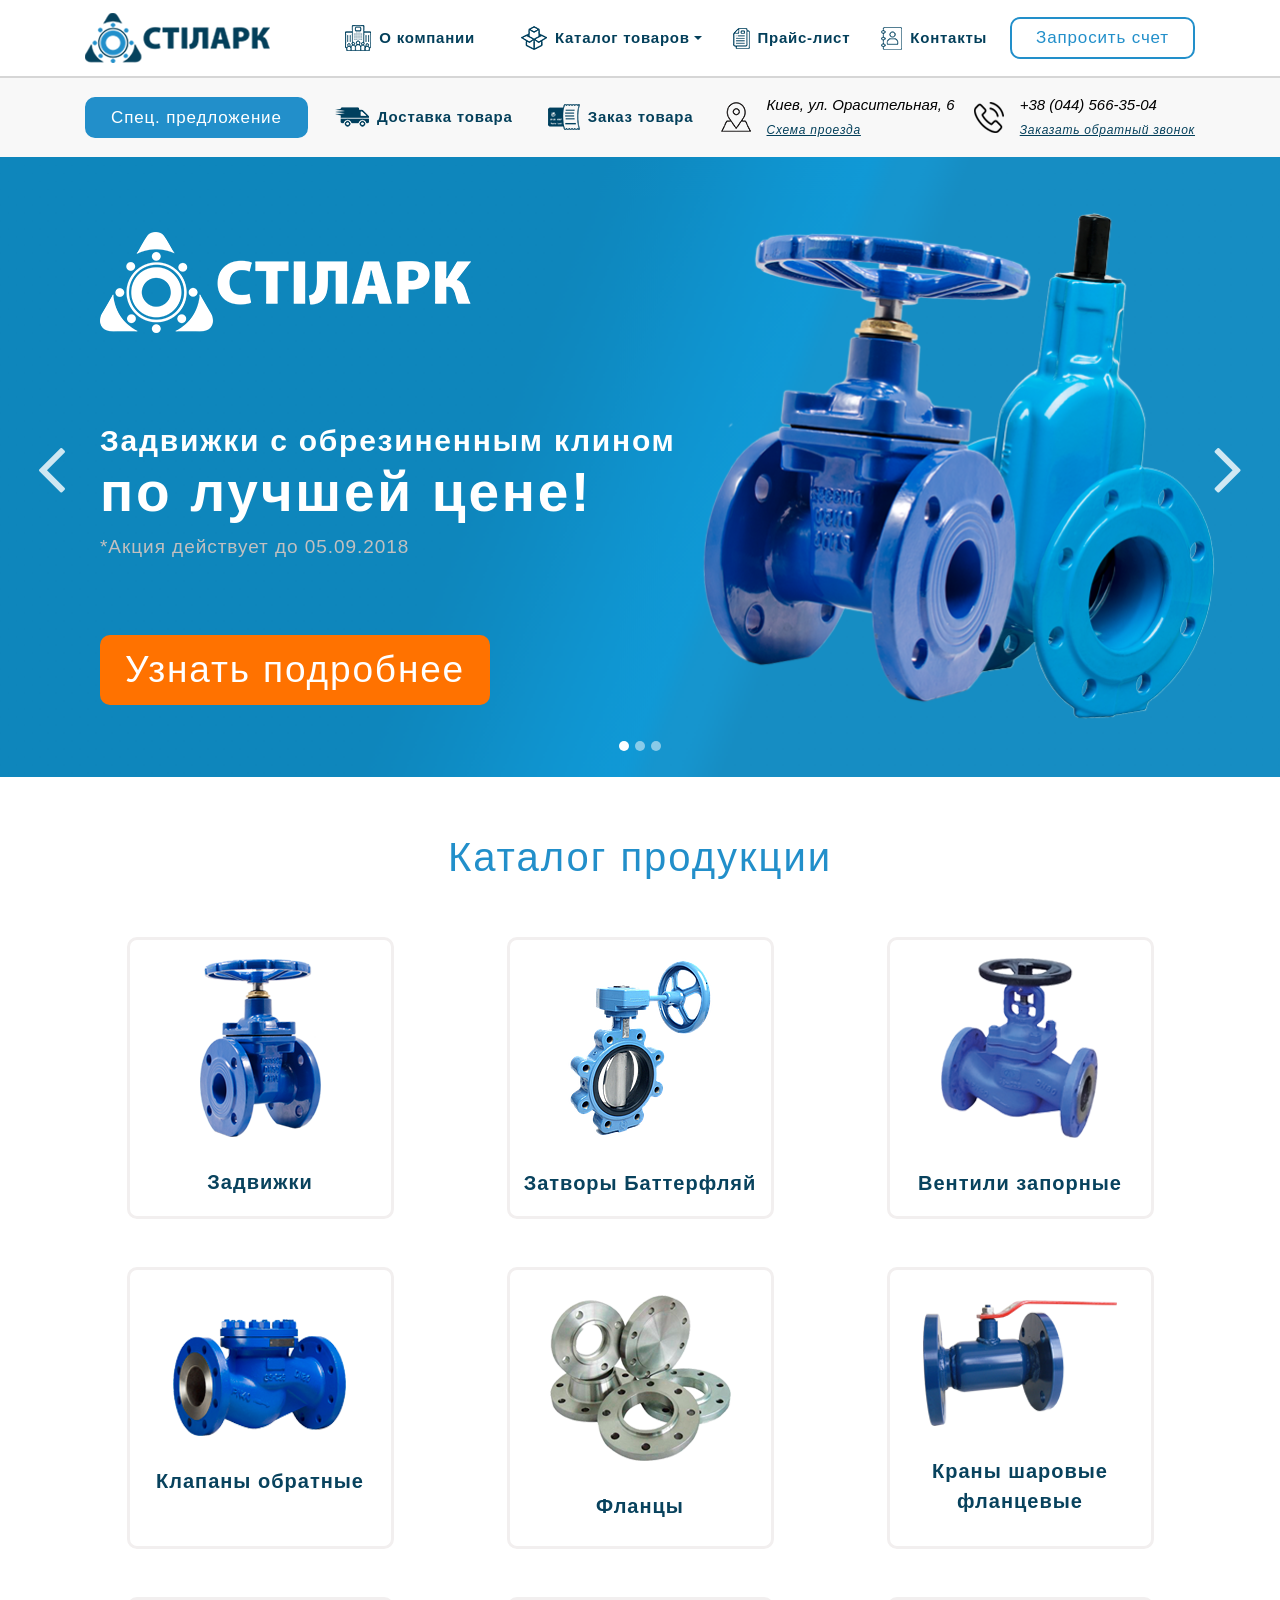
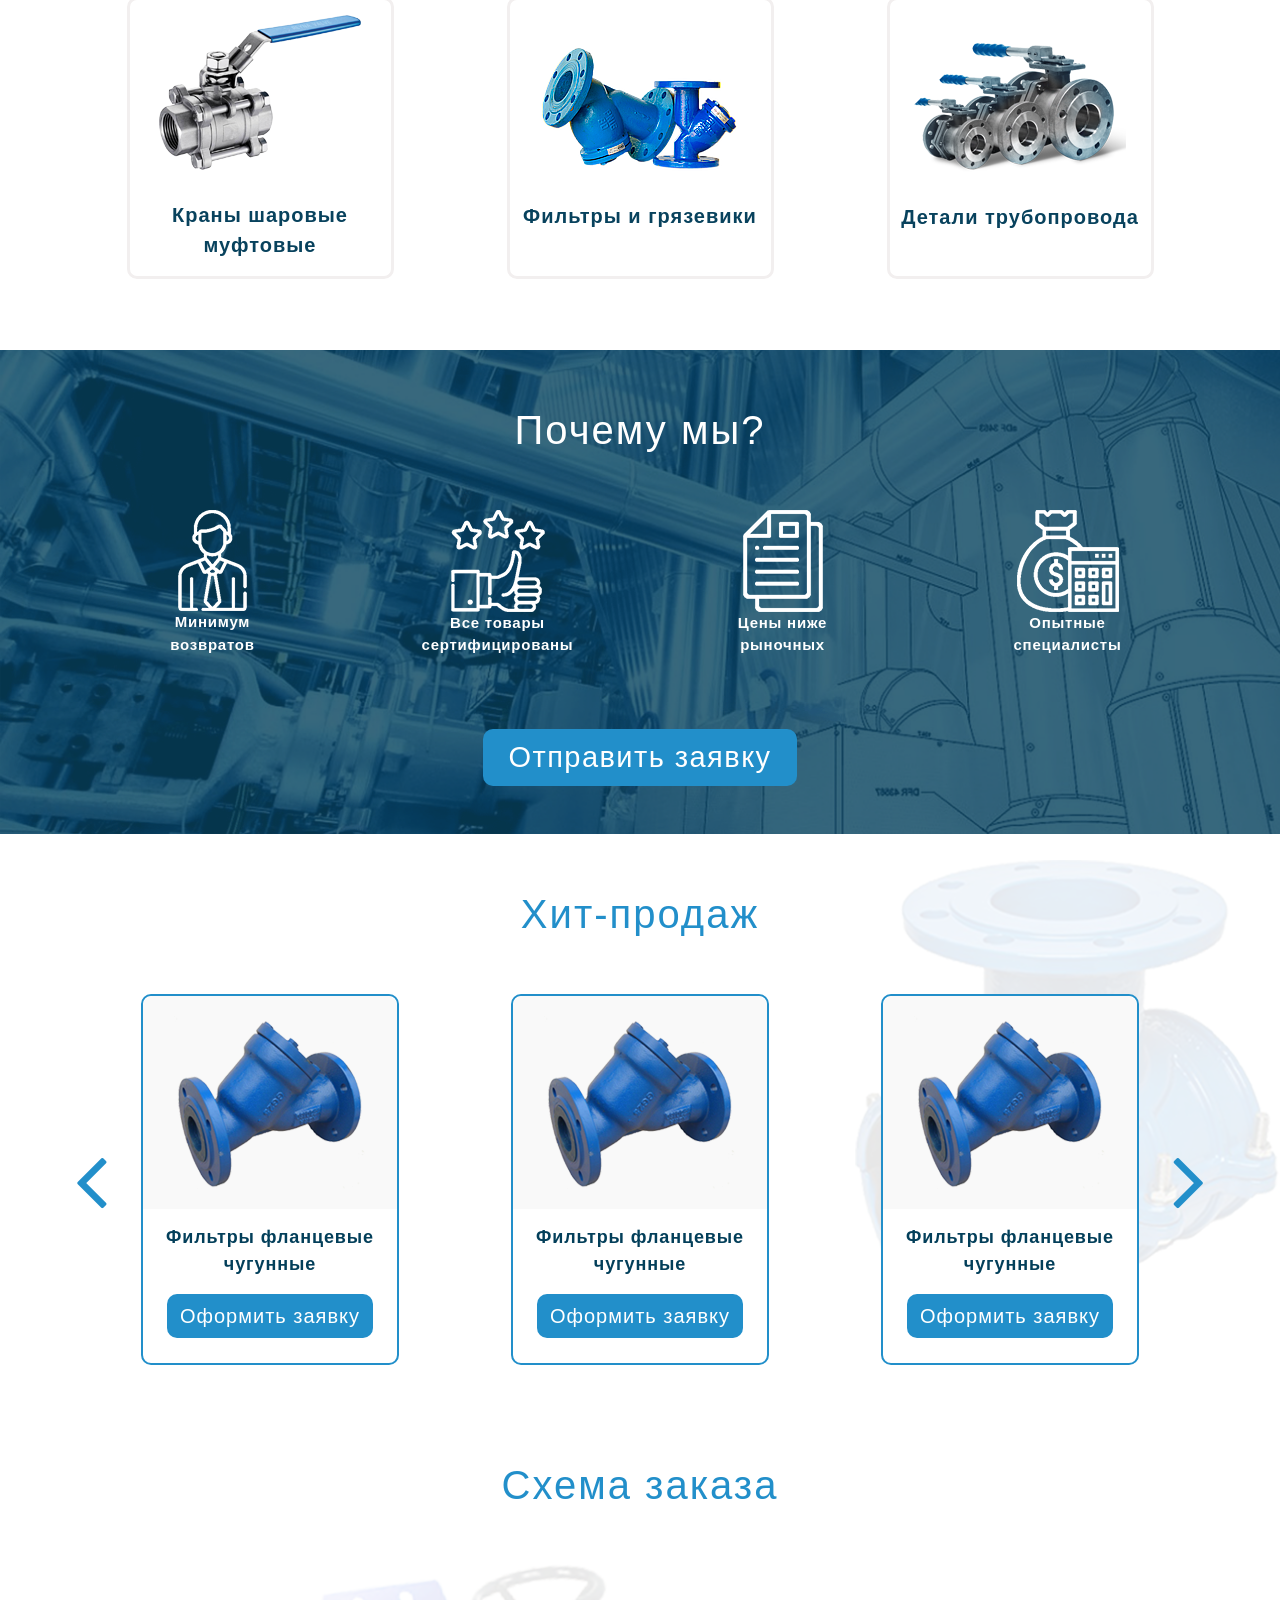
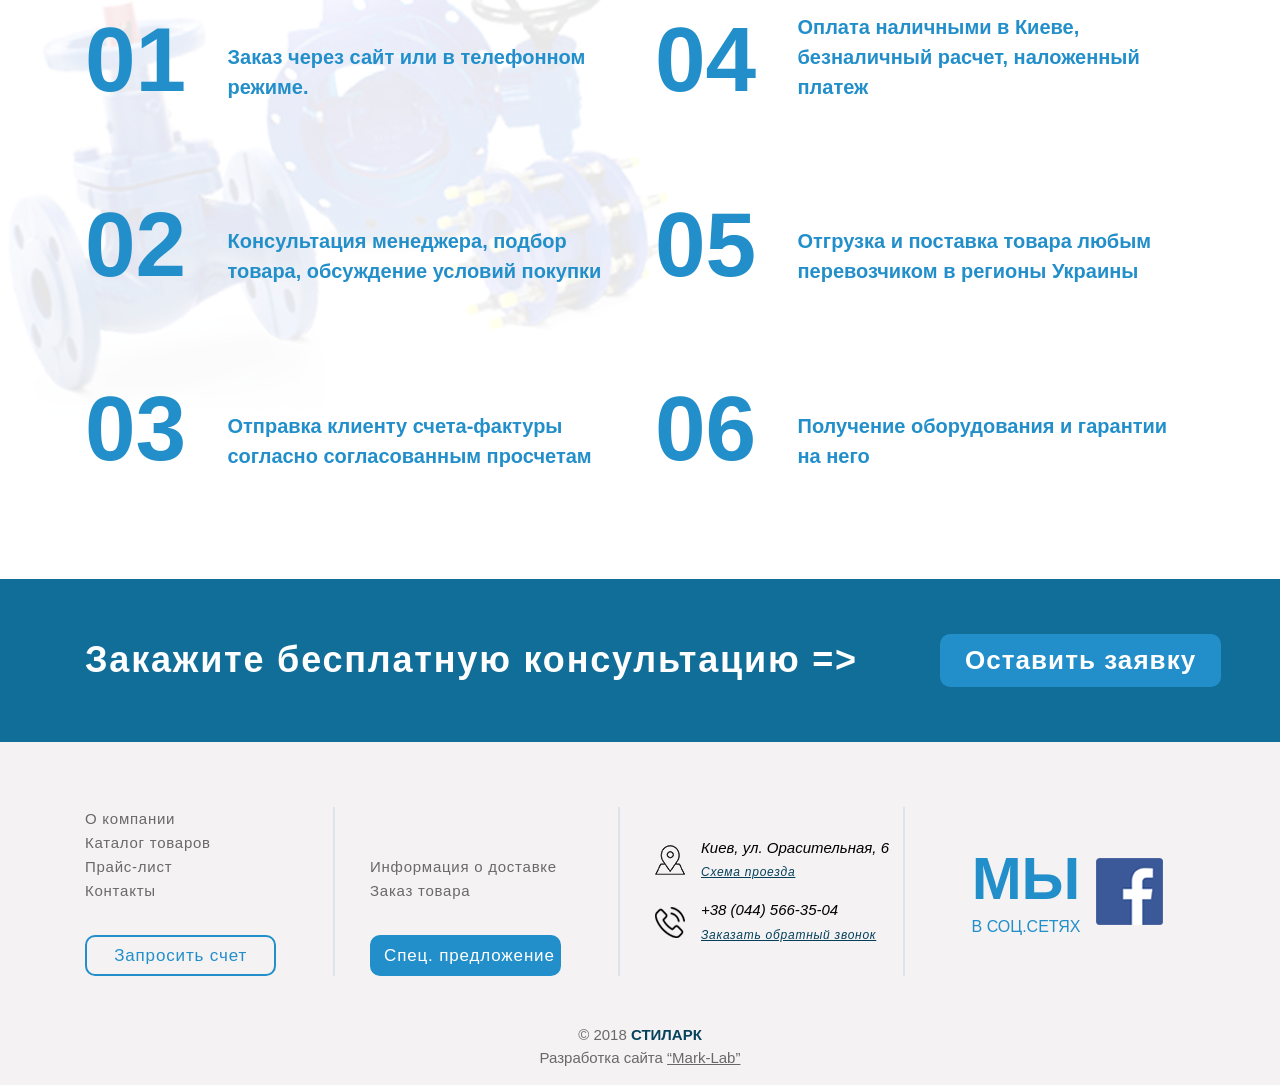
==== commit 76ea4c67: "fix some responsive bugs" ====
--- a/src/index.html
+++ b/src/index.html
@@ -328,13 +328,13 @@
     <!-- End SECTION: Catalog -->
 
     <!-- Start SECTION: Why We  -->
-    <section id="why-we">
+    <section id="why-we" class="pb-5">
         <div class="container">
             <div class="row justify-content-around">
                 <div class="col-12">
                     <h1 class="mb-0 section-title text-center">Почему мы?</h1>
                 </div>
-                <div class="col-md-2 col-lg-2 mb-4 why d-flex justify-content-center flex-column align-items-center">
+                <div class="col-sm-6 col-md-2 col-lg-2 mb-4 why d-flex justify-content-center flex-column align-items-center">
                     <div class="why__icon">
                         <img src="img/home/why-1.png" alt="Icon">
                     </div>
@@ -344,7 +344,7 @@
                     </div>
                 </div>
 
-                <div class="col-md-2 col-lg-2 mb-4 why d-flex justify-content-center flex-column align-items-center">
+                <div class="col-sm-6 col-md-2 col-lg-2 mb-4 why d-flex justify-content-center flex-column align-items-center">
                     <div class="why__icon">
                         <img src="img/home/why-2.png" alt="Icon">
                     </div>
@@ -354,7 +354,7 @@
                     </div>
                 </div>
 
-                <div class="col-md-2 col-lg-2 mb-4 why d-flex justify-content-center flex-column align-items-center">
+                <div class="col-sm-6 col-md-2 col-lg-2 mb-4 why d-flex justify-content-center flex-column align-items-center">
                     <div class="why__icon">
                         <img src="img/home/why-3.png" alt="Icon">
                     </div>
@@ -364,7 +364,7 @@
                     </div>
                 </div>
 
-                <div class="col-md-2 col-lg-2 mb-4 why d-flex justify-content-center flex-column align-items-center">
+                <div class="col-sm-6 col-md-2 col-lg-2 mb-4 why d-flex justify-content-center flex-column align-items-center">
                     <div class="why__icon">
                         <img src="img/home/why-4.png" alt="Icon">
                     </div>
@@ -464,56 +464,56 @@
                     <h1 class="text-center section-title mb-0">Схема заказа</h1>
                 </div>
 
-                <div class="col-md-6">
+                <div class="col-md-12 col-lg-6">
                     <div class="row">
-                        <div class="col-md-3 mb-5 number">
+                        <div class="col-3 col-sm-3 col-md-3 mb-5 number">
                             <p>01</p>
                         </div>
-                        <div class="col-md-9 mb-5 text">
+                        <div class="col-9 col-sm-9 col-md-9 mb-5 text">
                             <p>Заказ через сайт или
                                 в телефонном режиме.</p>
                         </div>
 
-                        <div class="col-md-3 mb-5 number">
+                        <div class="col-3 col-sm-3 col-md-3 mb-5 number">
                             <p>02</p>
                         </div>
-                        <div class="col-md-9 mb-5 text">
+                        <div class="col-9 col-sm-9 col-md-9 mb-5 text">
                             <p>Консультация менеджера, подбор
                                 товара, обсуждение условий покупки</p>
                         </div>
 
-                        <div class="col-md-3 mb-5 number">
+                        <div class="col-3 col-sm-3 col-md-3 mb-5 number">
                             <p>03</p>
                         </div>
-                        <div class="col-md-9 mb-5 text">
+                        <div class="col-9 col-sm-9 col-md-9 mb-5 text">
                             <p>Отправка клиенту счета-фактуры
                                 согласно согласованным просчетам</p>
                         </div>
                     </div>
                 </div>
 
-                <div class="col-md-6">
+                <div class="col-md-12 col-lg-6">
                     <div class="row">
-                        <div class="col-md-3 mb-5 number">
+                        <div class="col-3 col-sm-3 col-md-3 mb-5 number">
                             <p>04</p>
                         </div>
-                        <div class="col-md-9 mb-5 text">
+                        <div class="col-9 col-sm-9 col-md-9 mb-5 text">
                             <p>Оплата наличными в Киеве,
                                 безналичный расчет, наложенный платеж</p>
                         </div>
 
-                        <div class="col-md-3 mb-5 number">
+                        <div class="col-3 col-sm-3 col-md-3 mb-5 number">
                             <p>05</p>
                         </div>
-                        <div class="col-md-9 mb-5 text">
+                        <div class="col-9 col-sm-9 col-md-9 mb-5 text">
                             <p>Отгрузка и поставка товара любым
                                 перевозчиком в регионы Украины</p>
                         </div>
 
-                        <div class="col-md-3 mb-5 number">
+                        <div class="col-3 col-sm-3 col-md-3 mb-5 number">
                             <p>06</p>
                         </div>
-                        <div class="col-md-9 mb-5 text">
+                        <div class="col-9 col-sm-9 col-md-9 mb-5 text">
                             <p>Получение оборудования
                                 и гарантии на него</p>
                         </div>
@@ -528,11 +528,11 @@
     <!-- Start SECTION: Get call -->
     <section id="get-call">
         <div class="container">
-            <div class="row">
-                <div class="col-lg-9">
+            <div class="row align-items-center">
+                <div class="col-md-8 col-lg-8 col-xl-9">
                     <h2 class="mb-0">Закажите бесплатную консультацию =></h2>
                 </div>
-                <div class="col-lg-3">
+                <div class="col-md-4 col-lg-4 col-xl-3">
                     <button class="btn px-4">Оставить заявку</button>
                 </div>
             </div>
@@ -595,7 +595,7 @@
                 </div>
                 <div class="col-12 bottom-footer pb-3">
                     <p class="text-center mb-0">© 2018 <span>СТИЛАРК</span></p>
-                    <p class="text-center mb-0">Разработка сайта <a href="https://mark-lab.biz/">“Mark-Lab”</a></p>
+                    <p class="text-center mb-0">Разработка сайта <a href="https://mark-lab.biz/" target="_blank">“Mark-Lab”</a></p>
                 </div>
             </div>
         </div>
--- a/src/css/main.css
+++ b/src/css/main.css
@@ -245,6 +245,11 @@
       font-size: 20px;
       font-weight: bold;
       margin-bottom: 0; }
+  @media screen and (max-width: 575px) {
+    #order-scheme .number p {
+      font-size: 50px; }
+    #order-scheme .text p {
+      font-size: 15px; } }
 
 #get-call {
   padding: 55px 0;
@@ -261,6 +266,22 @@
     background-color: #228fca;
     color: #fff;
     border-radius: 10px; }
+  @media screen and (min-width: 768px) and (max-width: 991px) {
+    #get-call button {
+      font-size: 18px; }
+    #get-call h2 {
+      font-size: 19px; } }
+  @media screen and (max-width: 767px) {
+    #get-call {
+      padding: 25px 0; }
+      #get-call button {
+        font-size: 18px;
+        margin: auto;
+        display: block; }
+      #get-call h2 {
+        padding-bottom: 15px;
+        text-align: center;
+        font-size: 19px; } }
 
 footer {
   padding-top: 65px;
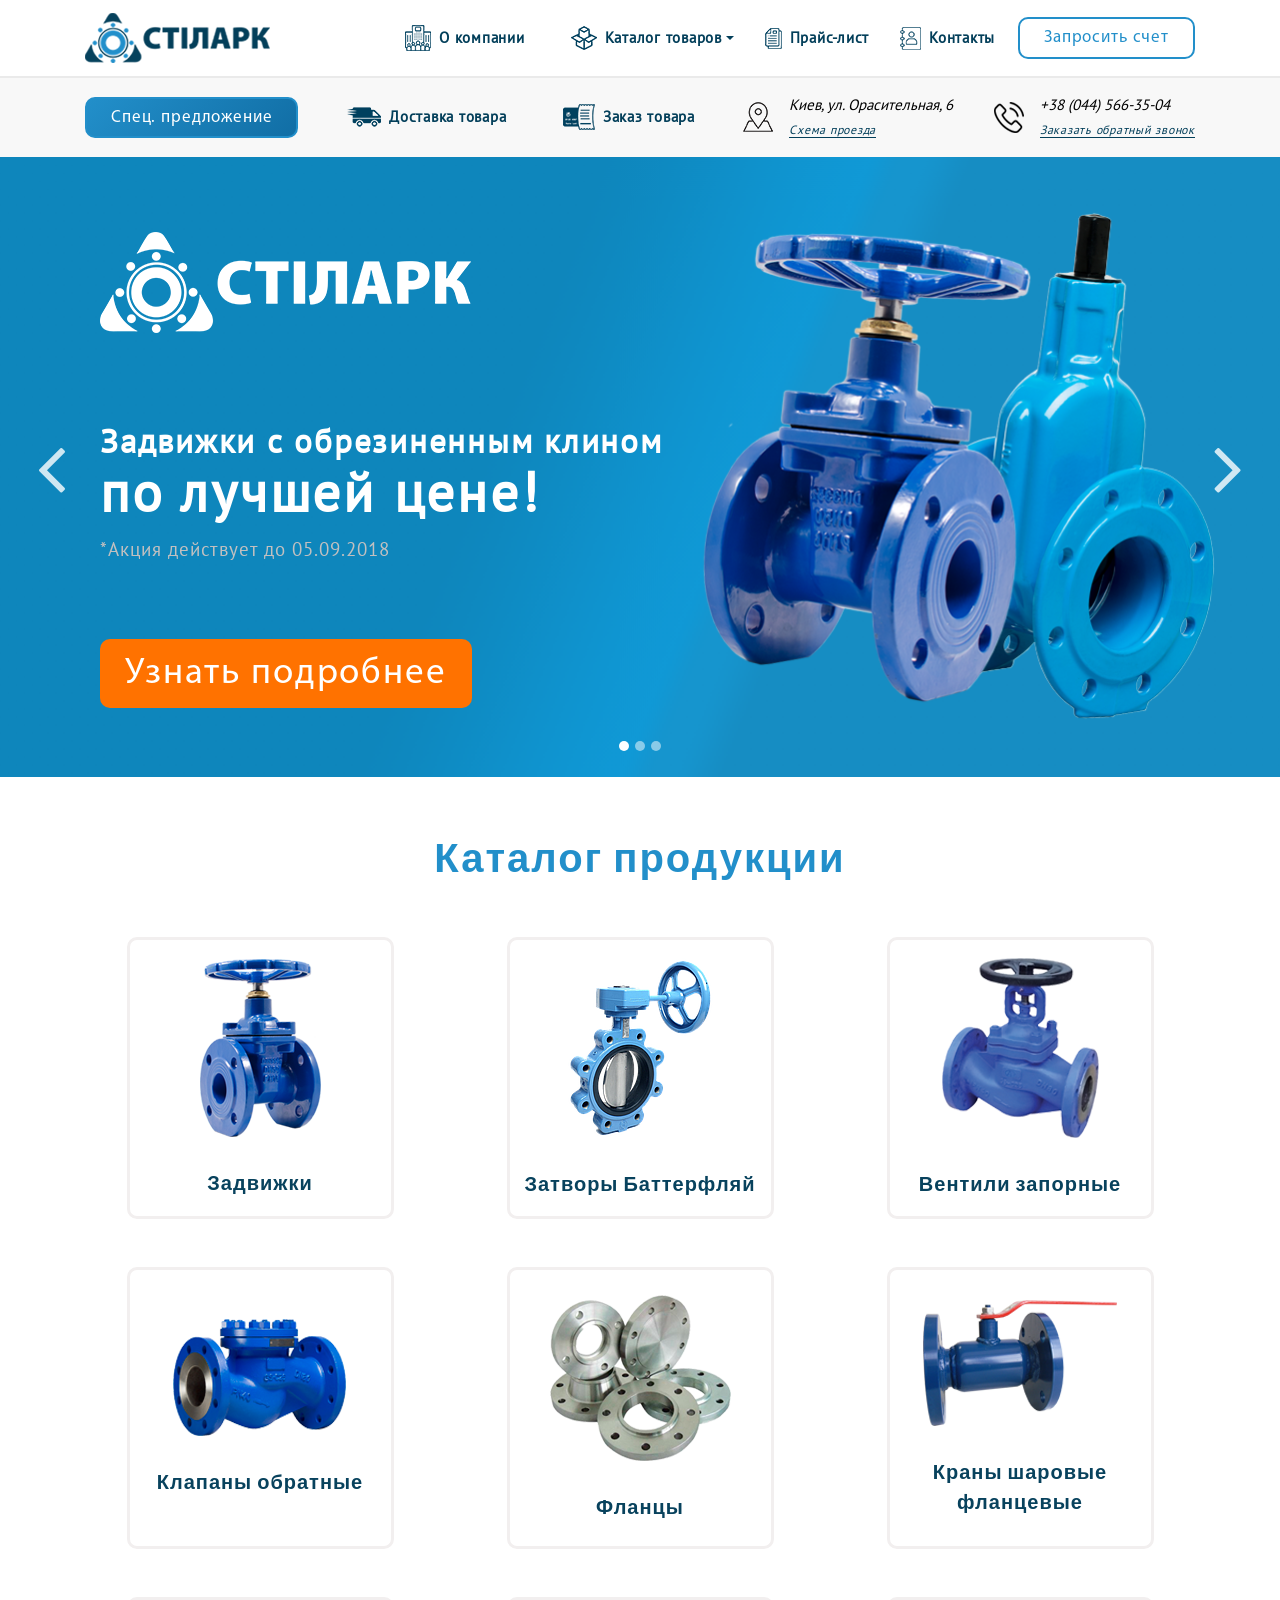
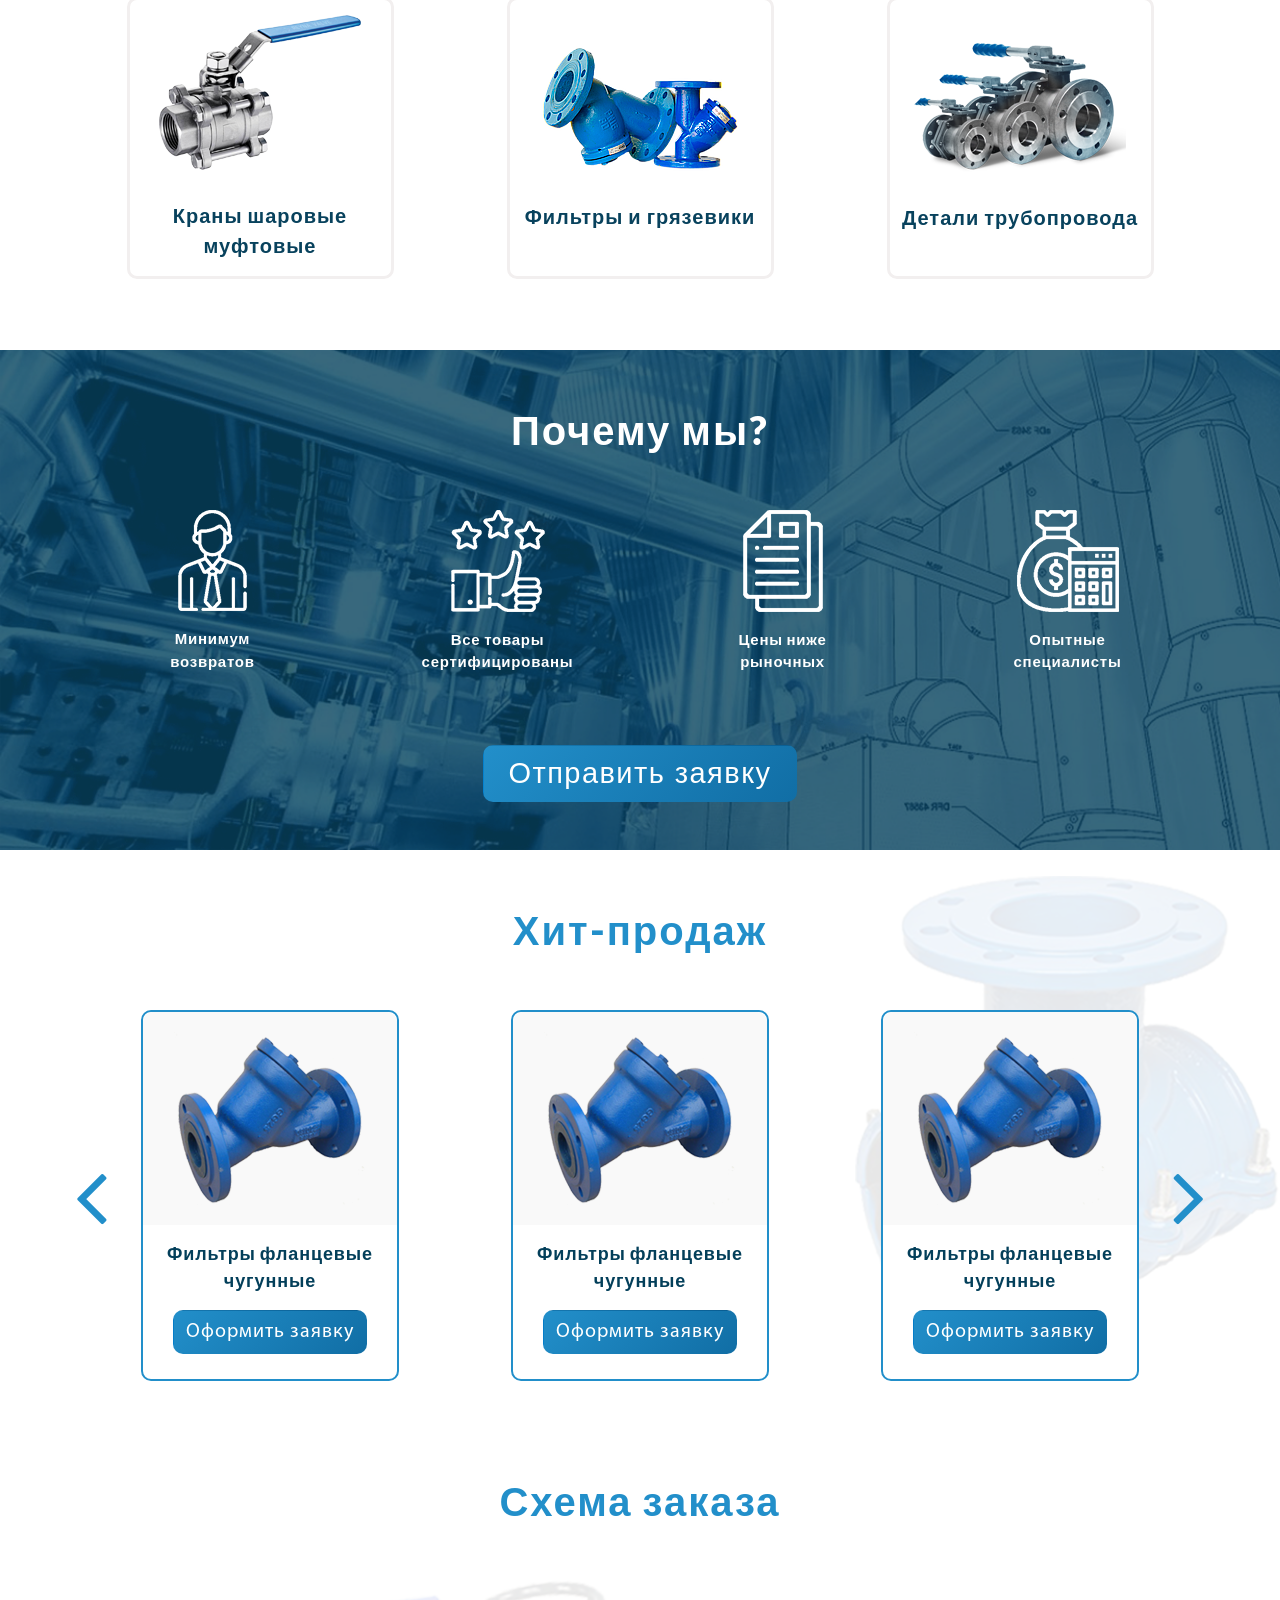
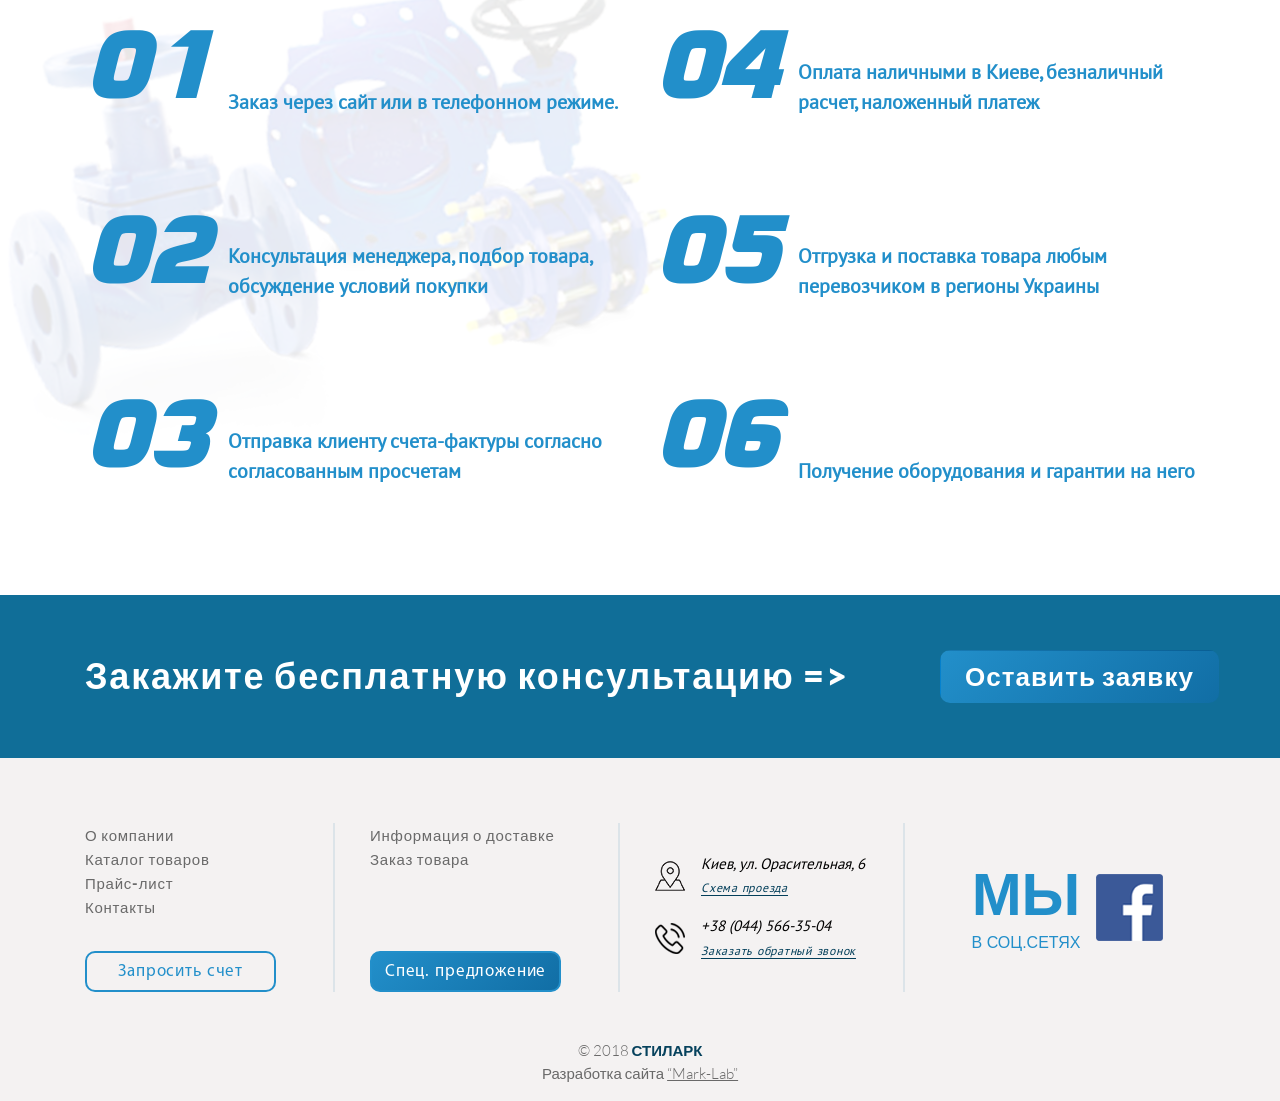
==== commit 3f1c0391: "add animation" ====
--- a/src/index.html
+++ b/src/index.html
@@ -21,26 +21,26 @@
 <body>
 
     <!-- Start navigation -->
-    <nav class="navbar navbar-expand-md">
+    <nav class="navbar navbar-expand-lg">
         <div class="container">
             <a class="navbar-brand" href="#">
                 <img src="img/home/logo.png" alt="Brand">
             </a>
             <button class="navbar-toggler" type="button" data-toggle="collapse" data-target=".navbars" aria-controls="navbarsExampleDefault"
                 aria-expanded="false" aria-label="Toggle navigation">
-                <span class="navbar-toggler-icon"></span>
+                <i class="fa fa-bars" aria-hidden="true"></i>
             </button>
 
             <div class="navbars collapse navbar-collapse" id="navbarsExampleDefault">
                 <ul class="navbar-nav d-flex align-items-center ml-auto">
                     <li class="nav-item">
-                        <a class="nav-link d-flex align-items-center" href="#"><img class="pr-2" src="img/home/menu-icon-1.png"
-                                alt="menu-icon">
+                        <a class="nav-link d-flex align-items-center gradient-animation" href="about-company.html"><img
+                                class="pr-2" src="img/home/menu-icon-1.png" alt="menu-icon">
                             О компании</a>
                     </li>
                     <li class="nav-item">
                     <li class="nav-item dropdown">
-                        <a class="nav-link dropdown-toggle d-flex align-items-center" href="#" id="dropdown01"
+                        <a class="nav-link dropdown-toggle d-flex align-items-center gradient-animation" href="#" id="dropdown01"
                             data-toggle="dropdown" aria-haspopup="true" aria-expanded="false"><img class="pr-2" src="img/home/menu-icon-2.png"
                                 alt="menu-icon">Каталог товаров</a>
                         <div class="dropdown-menu" aria-labelledby="dropdown01">
@@ -57,17 +57,17 @@
                     </li>
                     </li>
                     <li class="nav-item">
-                        <a class="nav-link d-flex align-items-center" href="#"><img class="pr-2" src="img/home/menu-icon-3.png"
-                                alt="menu-icon">
+                        <a class="nav-link d-flex align-items-center gradient-animation" href="price.html"><img class="pr-2"
+                                src="img/home/menu-icon-3.png" alt="menu-icon">
                             Прайс-лист</a>
                     </li>
                     <li class="nav-item">
-                        <a class="nav-link d-flex align-items-center" href="#"><img class="pr-2" src="img/home/menu-icon-4.png"
-                                alt="menu-icon">
+                        <a class="nav-link d-flex align-items-center gradient-animation" href="contacts.html"><img
+                                class="pr-2" src="img/home/menu-icon-4.png" alt="menu-icon">
                             Контакты</a>
                     </li>
                     <li class="nav-item">
-                        <a class=" btn px-4" href="#">
+                        <a class=" transition-btn btn px-2 px-xl-4" href="#">
                             Запросить счет</a>
                     </li>
                 </ul>
@@ -75,23 +75,23 @@
         </div>
     </nav>
 
-    <nav class="navbar navbar-expand-md second-nabavr py-3">
+    <nav class="navbar navbar-expand-lg second-navbar py-xl-3 py-lg-3">
         <div class="container">
             <div class="navbars collapse navbar-collapse">
                 <ul class="navbar-nav d-flex align-items-center w-100 justify-content-between">
                     <li class="nav-item">
-                        <a class=" btn px-4" href="#">
+                        <a class="shine-btn btn px-4" href="#">
                             Спец. предложение</a>
                     </li>
                     <li class="nav-item">
-                        <a class="nav-link d-flex align-items-center" href="#"><img class="pr-2" src="img/home/menu-icon-5.png"
-                                alt="menu-icon">
+                        <a class="nav-link d-flex align-items-center gradient-animation" href="delivery.html"><img
+                                class="pr-2" src="img/home/menu-icon-5.png" alt="menu-icon">
                             Доставка товара</a>
                     </li>
 
                     <li class="nav-item">
-                        <a class="nav-link d-flex align-items-center" href="#"><img class="pr-2" src="img/home/menu-icon-6.png"
-                                alt="menu-icon">
+                        <a class="nav-link d-flex align-items-center gradient-animation" href="order.html"><img class="pr-2"
+                                src="img/home/menu-icon-6.png" alt="menu-icon">
                             Заказ товара</a>
                     </li>
                     <li class="nav-item d-flex align-items-center social">
@@ -131,7 +131,7 @@
                 <div class="carousel-item active">
                     <div class="container">
                         <!-- Left Side -->
-                        <div class="col-md-7 left-side">
+                        <div class="col-7 col-md-7 left-side">
                             <div class="left-side__logo">
                                 <img src="img/home/logo_carousel.png" alt="Logo">
                             </div>
@@ -148,7 +148,7 @@
                 </div>
                 <div class="carousel-item">
                     <div class="container">
-                        <div class="col-md-7 left-side">
+                        <div class="col-7 col-md-7 left-side">
                             <div class="left-side__logo">
                                 <img src="img/home/logo_carousel.png" alt="Logo">
                             </div>
@@ -165,7 +165,7 @@
                 </div>
                 <div class="carousel-item">
                     <div class="container">
-                        <div class="col-md-7 left-side">
+                        <div class="col-7 col-md-7 left-side">
                             <div class="left-side__logo">
                                 <img src="img/home/logo_carousel.png" alt="Logo">
                             </div>
@@ -338,7 +338,7 @@
                     <div class="why__icon">
                         <img src="img/home/why-1.png" alt="Icon">
                     </div>
-                    <div class="why__text">
+                    <div class="why__text mt-3">
                         <p>Минимум
                             возвратов</p>
                     </div>
@@ -348,7 +348,7 @@
                     <div class="why__icon">
                         <img src="img/home/why-2.png" alt="Icon">
                     </div>
-                    <div class="why__text">
+                    <div class="why__text mt-3">
                         <p>Все товары
                             сертифицированы</p>
                     </div>
@@ -358,7 +358,7 @@
                     <div class="why__icon">
                         <img src="img/home/why-3.png" alt="Icon">
                     </div>
-                    <div class="why__text">
+                    <div class="why__text mt-3">
                         <p>Цены ниже
                             рыночных</p>
                     </div>
@@ -368,14 +368,14 @@
                     <div class="why__icon">
                         <img src="img/home/why-4.png" alt="Icon">
                     </div>
-                    <div class="why__text">
+                    <div class="why__text mt-3">
                         <p>Опытные
                             специалисты</p>
                     </div>
                 </div>
 
                 <div class="col-12 button">
-                    <button class="btn d-block mx-auto px-4">Отправить заявку</button>
+                    <button class="shine-btn btn d-block mx-auto px-4">Отправить заявку</button>
                 </div>
             </div>
         </div>
@@ -399,7 +399,7 @@
                                         <img class="img-fluid mx-auto d-block" src="img/home/bestseller-1.png" alt="slide 1">
                                     </div>
                                     <p>Фильтры фланцевые чугунные</p>
-                                    <button class="btn mx-auto" data-toggle="modal">Оформить заявку</button>
+                                    <button class="shine-btn btn mx-auto" data-toggle="modal">Оформить заявку</button>
                                 </div>
                             </div>
                             <div class="carousel-production-item carousel-item col-md-4 col-lg-4 productionsSliderItem">
@@ -408,7 +408,7 @@
                                         <img class="img-fluid mx-auto d-block" src="img/home/bestseller-1.png" alt="slide 1">
                                     </div>
                                     <p>Фильтры фланцевые чугунные</p>
-                                    <button class="btn mx-auto" data-toggle="modal">Оформить заявку</button>
+                                    <button class="shine-btn btn mx-auto" data-toggle="modal">Оформить заявку</button>
                                 </div>
                             </div>
                             <div class="carousel-production-item carousel-item col-md-4 col-lg-4 productionsSliderItem">
@@ -417,7 +417,7 @@
                                         <img class="img-fluid mx-auto d-block" src="img/home/bestseller-1.png" alt="slide 1">
                                     </div>
                                     <p>Фильтры фланцевые чугунные</p>
-                                    <button class="btn mx-auto" data-toggle="modal">Оформить заявку</button>
+                                    <button class="shine-btn btn mx-auto" data-toggle="modal">Оформить заявку</button>
                                 </div>
                             </div>
                             <div class="carousel-production-item carousel-item col-md-4 col-lg-4 productionsSliderItem">
@@ -426,7 +426,7 @@
                                         <img class="img-fluid mx-auto d-block" src="img/home/bestseller-1.png" alt="slide 1">
                                     </div>
                                     <p>Фильтры фланцевые чугунные 2</p>
-                                    <button class="btn mx-auto" data-toggle="modal">Оформить заявку</button>
+                                    <button class="shine-btn btn mx-auto" data-toggle="modal">Оформить заявку</button>
                                 </div>
                             </div>
                             <div class="carousel-production-item carousel-item col-md-4 col-lg-4 productionsSliderItem">
@@ -435,7 +435,7 @@
                                         <img class="img-fluid mx-auto d-block" src="img/home/bestseller-1.png" alt="slide 1">
                                     </div>
                                     <p>Фильтры фланцевые чугунные 2</p>
-                                    <button class="btn mx-auto" data-toggle="modal">Оформить заявку</button>
+                                    <button class="shine-btn btn mx-auto" data-toggle="modal">Оформить заявку</button>
                                 </div>
                             </div>
                         </div>
@@ -533,7 +533,7 @@
                     <h2 class="mb-0">Закажите бесплатную консультацию =></h2>
                 </div>
                 <div class="col-md-4 col-lg-4 col-xl-3">
-                    <button class="btn px-4">Оставить заявку</button>
+                    <button class="shine-btn btn px-4">Оставить заявку</button>
                 </div>
             </div>
         </div>
@@ -544,23 +544,23 @@
     <footer>
         <div class="container">
             <div class="row">
-                <div class="col-lg-3 mb-5 d-flex flex-column justify-content-end footer-col">
+                <div class="col-sm-6 col-lg-4 col-xl-3 mb-5 d-flex flex-column justify-content-end footer-col">
                     <ul class="list-unstyled mb-0">
-                        <li><a href="#">О компании</a></li>
-                        <li><a href="#">Каталог товаров</a></li>
-                        <li><a href="#">Прайс-лист</a></li>
-                        <li><a href="#">Контакты</a></li>
+                        <li><a class="hover-underline-animation" href="about-company.html">О компании</a></li>
+                        <li><a class="hover-underline-animation" href="index.html#catalog">Каталог товаров</a></li>
+                        <li><a class="hover-underline-animation" href="price.html">Прайс-лист</a></li>
+                        <li><a class="hover-underline-animation" href="contacts.html">Контакты</a></li>
                     </ul>
                     <button class="btn outline w-75">Запросить счет</button>
                 </div>
-                <div class="col-lg-3 mb-5 d-flex flex-column justify-content-end footer-col">
+                <div class="col-sm-6 col-lg-4 col-xl-3 mb-5 d-flex flex-column justify-content-between footer-col">
                     <ul class="list-unstyled mb-0">
-                        <li><a href="#">Информация о доставке</a></li>
-                        <li><a href="#">Заказ товара</a></li>
+                        <li><a class="hover-underline-animation" href="delivery.html">Информация о доставке</a></li>
+                        <li><a class="hover-underline-animation" href="order.html">Заказ товара</a></li>
                     </ul>
-                    <button class="btn default w-75">Спец. предложение</button>
-                </div>
-                <div class="col-lg-3 mb-5 d-flex align-items-center social footer-col">
+                    <button class="shine-btn btn default-btn w-75">Спец. предложение</button>
+                </div>
+                <div class="col-sm-6 col-lg-4 col-xl-3 mb-5 d-flex align-items-center social footer-col">
                     <ul class="list-unstyled mb-0">
                         <li class="d-flex align-items-center mb-3">
                             <div class="pr-3">
@@ -582,13 +582,13 @@
                         </li>
                     </ul>
                 </div>
-                <div class="col-lg-3 mb-5 d-flex align-items-center justify-content-center fb">
+                <div class="col-sm-6 col-lg-4 col-xl-3 mb-5 d-flex align-items-center justify-content-center fb">
                     <div class="text-center pr-3">
                         <h2 class="mb-0">МЫ </h2>
                         <p class="mb-0">В СОЦ.СЕТЯХ</p>
                     </div>
                     <div>
-                        <a href="#">
+                        <a href="http://www.facebook.com" target="_blank">
                             <img src="img/home/fb.png" alt="Icon">
                         </a>
                     </div>
--- a/src/css/main.css
+++ b/src/css/main.css
@@ -1,104 +1,358 @@
-nav.navbar.second-nabavr {
-  background-color: #f8f8f8;
-  border-top: 2px #d6d6d6 solid; }
-  nav.navbar.second-nabavr ul.navbar-nav li:first-child a {
-    background-color: #228fca;
-    color: #fff; }
-
-nav.navbar ul.navbar-nav li {
-  padding-right: 15px; }
-  nav.navbar ul.navbar-nav li:last-child {
-    padding-right: unset; }
-  nav.navbar ul.navbar-nav li a {
-    font-size: 15px;
-    font-weight: bold;
-    letter-spacing: 0.75px;
-    color: #033f5a; }
-    nav.navbar ul.navbar-nav li a.btn {
-      border: 2px solid #228fca;
-      border-radius: 10px;
-      color: #228fca;
-      font-size: 17px;
-      font-weight: 400;
-      letter-spacing: 0.85px; }
-  nav.navbar ul.navbar-nav li.social p {
-    font-size: 15px;
-    color: #000;
-    font-style: italic; }
-  nav.navbar ul.navbar-nav li.social a {
-    font-size: 12px;
-    text-decoration: underline;
-    color: #033f5a;
-    font-style: italic;
-    font-weight: normal; }
+@font-face {
+  font-family: "Lato";
+  src: url("../fonts/Lato/Lato-Black.ttf") format("truetype"); }
+
+@font-face {
+  font-family: "Lato-Light";
+  src: url("../fonts/Lato/Lato-Light.ttf") format("truetype"); }
+
+@font-face {
+  font-family: "MyriadPro";
+  src: url("../fonts/Myriad/MyriadPro.otf") format("truetype"); }
+
+@font-face {
+  font-family: "PT-Sans";
+  src: url("../fonts/PT-Sans/pt-sans.ttf") format("truetype"); }
+
+@font-face {
+  font-family: "Mania";
+  src: url("../fonts/Mania/copyfonts.com_mania-oblique-opentype.ttf") format("truetype"); }
+
+.gradient-animation:hover {
+  -webkit-mask-image: linear-gradient(-75deg, rgba(0, 0, 0, 0.6) 30%, #000 50%, rgba(0, 0, 0, 0.7) 70%);
+  -webkit-mask-size: 200%;
+  animation: shine 1.2s infinite; }
+
+@-webkit-keyframes shine {
+  from {
+    -webkit-mask-position: 150%; }
+  to {
+    -webkit-mask-position: -50%; } }
+
+.shine-btn {
+  border-radius: 10px;
+  background: linear-gradient(-45deg, #0694ea, #004d80, #228fca);
+  background-size: 400% 400%;
+  -webkit-animation: Gradient 5s ease infinite;
+  -moz-animation: Gradient 5s ease infinite;
+  animation: Gradient 5s ease infinite; }
+
+@-webkit-keyframes Gradient {
+  0% {
+    background-position: 0% 50%; }
+  50% {
+    background-position: 100% 50%; }
+  100% {
+    background-position: 0% 50%; } }
+
+@-moz-keyframes Gradient {
+  0% {
+    background-position: 0% 50%; }
+  50% {
+    background-position: 100% 50%; }
+  100% {
+    background-position: 0% 50%; } }
+
+@keyframes Gradient {
+  0% {
+    background-position: 0% 50%; }
+  50% {
+    background-position: 100% 50%; }
+  100% {
+    background-position: 0% 50%; } }
+
+.hover-underline-animation:after {
+  content: "";
+  position: absolute;
+  width: 100%;
+  transform: scaleX(0);
+  height: 1px;
+  bottom: 0;
+  left: 0;
+  background-color: #08425d;
+  transform-origin: bottom right;
+  transition: transform 0.25s ease-out; }
+
+.hover-underline-animation:hover:after {
+  transform: scaleX(1);
+  transform-origin: bottom left; }
+
+nav.navbar {
+  font-family: "PT-Sans", sans-serif; }
+  nav.navbar.second-navbar {
+    background-color: #f8f8f8;
+    border-top: 2px #eaeaea solid; }
+    nav.navbar.second-navbar ul.navbar-nav li:first-child a {
+      background-color: #228fca;
+      color: #fff; }
+  nav.navbar .navbar-toggler i.fa {
+    color: #228fca; }
+  nav.navbar ul.navbar-nav li {
+    padding-right: 15px; }
+    nav.navbar ul.navbar-nav li:last-child {
+      padding-right: unset; }
+    nav.navbar ul.navbar-nav li a {
+      font-size: 15px;
+      font-weight: bold;
+      letter-spacing: 0.75px;
+      color: #033f5a; }
+      nav.navbar ul.navbar-nav li a.btn {
+        font-family: "MyriadPro", sans-serif;
+        border: 2px solid #228fca;
+        border-radius: 10px;
+        color: #228fca;
+        font-size: 17px;
+        font-weight: 400;
+        letter-spacing: 0.85px;
+        transition: 1s ease; }
+        nav.navbar ul.navbar-nav li a.btn.transition-btn:hover {
+          color: #fff;
+          background: #228fca; }
+    nav.navbar ul.navbar-nav li.social p {
+      font-size: 15px;
+      color: #000;
+      font-style: italic; }
+    nav.navbar ul.navbar-nav li.social a {
+      font-size: 12px;
+      border-bottom: 1px solid #033f5a;
+      color: #033f5a;
+      font-style: italic;
+      font-weight: normal; }
+      nav.navbar ul.navbar-nav li.social a:hover {
+        text-decoration: none; }
+  @media screen and (max-width: 991px) {
+    nav.navbar .navbar-toggler:focus,
+    nav.navbar .navbar-toggler:hover {
+      outline: unset; }
+    nav.navbar .navbar-collapse {
+      background: rgba(255, 255, 255, 0.95);
+      position: absolute;
+      top: 58px;
+      right: 0px;
+      left: 0px;
+      z-index: 100;
+      height: 100vh; }
+    nav.navbar.second-navbar {
+      padding: 0 !important; }
+      nav.navbar.second-navbar .navbar-collapse {
+        padding: 0.5rem 1rem;
+        position: absolute;
+        top: 210px;
+        right: 0;
+        left: 0px;
+        z-index: 100;
+        height: 100vh; } }
+  @media screen and (min-width: 992px) and (max-width: 1199px) {
+    nav.navbar a.navbar-brand img {
+      max-width: 125px; }
+    nav.navbar ul.navbar-nav li a {
+      font-size: 12px; }
+      nav.navbar ul.navbar-nav li a.btn {
+        font-size: 13px; }
+    nav.navbar ul.navbar-nav li.social p {
+      font-size: 10px; }
+    nav.navbar ul.navbar-nav li.social a {
+      font-size: 11px;
+      text-align: center; } }
+  @media screen and (max-width: 991px) {
+    nav.navbar a.navbar-brand img {
+      max-width: 100px; } }
 
 header {
   min-height: 620px; }
-  header #header-carousel .carousel-indicators li {
-    border-radius: 50%;
-    width: 10px;
-    height: 10px; }
-  header #header-carousel .carousel-control {
-    width: 8%;
-    opacity: 0.8; }
-    header #header-carousel .carousel-control i.fa {
-      font-size: 80px; }
-  header #header-carousel .carousel-item {
-    min-height: 620px;
-    height: 100%;
-    background: url("../img/home/carousel_bg.png");
-    background-size: cover;
-    background-repeat: no-repeat no-repeat; }
-    header #header-carousel .carousel-item .left-side {
-      padding-top: 75px; }
-      header #header-carousel .carousel-item .left-side__head-text {
-        padding-top: 90px;
-        color: white; }
-        header #header-carousel .carousel-item .left-side__head-text h1 {
-          font-size: 30px;
-          font-weight: 700;
-          letter-spacing: 1.75px; }
-          header #header-carousel .carousel-item .left-side__head-text h1 span {
-            font-size: 55px;
-            letter-spacing: 2.75px; }
-        header #header-carousel .carousel-item .left-side__head-text p {
-          font-size: 19px;
-          color: #c2c0c0;
-          letter-spacing: 0.95px; }
-      header #header-carousel .carousel-item .left-side__btn {
-        padding-top: 58px; }
-        header #header-carousel .carousel-item .left-side__btn button {
-          background-color: #ff7200;
-          color: white;
-          font-size: 37px;
-          letter-spacing: 1.85px;
-          font-weight: 400;
-          border-radius: 10px; }
+  header #header-carousel {
+    font-family: "PT-Sans", sans-serif; }
+    header #header-carousel .carousel-indicators li {
+      border-radius: 50%;
+      width: 10px;
+      height: 10px; }
+    header #header-carousel .carousel-control {
+      width: 8%;
+      opacity: 0.8; }
+      header #header-carousel .carousel-control i.fa {
+        font-size: 80px; }
+    header #header-carousel .carousel-item {
+      min-height: 620px;
+      height: 100%;
+      background: url("../img/home/carousel_bg.png");
+      background-size: cover;
+      background-repeat: no-repeat no-repeat; }
+      header #header-carousel .carousel-item .left-side {
+        padding-top: 75px; }
+        header #header-carousel .carousel-item .left-side__head-text {
+          padding-top: 90px;
+          color: white; }
+          header #header-carousel .carousel-item .left-side__head-text h1 {
+            font-size: 33px;
+            font-weight: 700;
+            letter-spacing: 1.75px; }
+            header #header-carousel .carousel-item .left-side__head-text h1 span {
+              font-size: 55px;
+              letter-spacing: 2.75px; }
+          header #header-carousel .carousel-item .left-side__head-text p {
+            font-size: 19px;
+            color: #c2c0c0;
+            letter-spacing: 0.95px; }
+        header #header-carousel .carousel-item .left-side__btn {
+          padding-top: 58px; }
+          header #header-carousel .carousel-item .left-side__btn button {
+            font-family: "MyriadPro", sans-serif;
+            background-color: #ff7200;
+            color: white;
+            font-size: 37px;
+            letter-spacing: 1.85px;
+            font-weight: 400;
+            border-radius: 10px;
+            transition: 0.75s ease; }
+            header #header-carousel .carousel-item .left-side__btn button:hover {
+              background-color: #ff4700; }
+  @media screen and (min-width: 992px) and (max-width: 1199px) {
+    header {
+      min-height: unset; }
+      header #header-carousel .carousel-control i.fa {
+        font-size: 80px; }
+      header #header-carousel .carousel-item {
+        min-height: 440px;
+        background-size: cover; }
+        header #header-carousel .carousel-item .left-side {
+          padding-top: 80px;
+          padding-left: 50px; }
+          header #header-carousel .carousel-item .left-side__logo img {
+            max-width: 175px; }
+          header #header-carousel .carousel-item .left-side__head-text {
+            padding-top: 20px; }
+            header #header-carousel .carousel-item .left-side__head-text h1 {
+              font-size: 22px; }
+              header #header-carousel .carousel-item .left-side__head-text h1 span {
+                font-size: 28px; }
+            header #header-carousel .carousel-item .left-side__head-text p {
+              font-size: 14px; }
+          header #header-carousel .carousel-item .left-side__btn {
+            padding-top: 30px; }
+            header #header-carousel .carousel-item .left-side__btn button {
+              font-size: 20px; } }
+  @media screen and (min-width: 768px) and (max-width: 991px) {
+    header {
+      min-height: unset; }
+      header #header-carousel .carousel-control i.fa {
+        font-size: 60px; }
+      header #header-carousel .carousel-item {
+        min-height: unset;
+        height: 370px;
+        background-size: cover; }
+        header #header-carousel .carousel-item .left-side {
+          padding-top: 80px;
+          padding-left: 50px; }
+          header #header-carousel .carousel-item .left-side__logo img {
+            max-width: 125px; }
+          header #header-carousel .carousel-item .left-side__head-text {
+            padding-top: 20px; }
+            header #header-carousel .carousel-item .left-side__head-text h1 {
+              font-size: 15px; }
+              header #header-carousel .carousel-item .left-side__head-text h1 span {
+                font-size: 22px; }
+            header #header-carousel .carousel-item .left-side__head-text p {
+              font-size: 12px; }
+          header #header-carousel .carousel-item .left-side__btn {
+            padding-top: 30px; }
+            header #header-carousel .carousel-item .left-side__btn button {
+              font-size: 15px; } }
+  @media screen and (min-width: 576px) and (max-width: 767px) {
+    header {
+      min-height: unset; }
+      header #header-carousel .carousel-control i.fa {
+        font-size: 60px; }
+      header #header-carousel .carousel-item {
+        min-height: unset;
+        height: 270px;
+        background-size: cover; }
+        header #header-carousel .carousel-item .left-side {
+          padding-top: 40px;
+          padding-left: 10px; }
+          header #header-carousel .carousel-item .left-side__logo img {
+            max-width: 100px; }
+          header #header-carousel .carousel-item .left-side__head-text {
+            padding-top: 20px; }
+            header #header-carousel .carousel-item .left-side__head-text h1 {
+              font-size: 14px; }
+              header #header-carousel .carousel-item .left-side__head-text h1 span {
+                font-size: 18px; }
+            header #header-carousel .carousel-item .left-side__head-text p {
+              font-size: 12px; }
+          header #header-carousel .carousel-item .left-side__btn {
+            padding-top: 15px; }
+            header #header-carousel .carousel-item .left-side__btn button {
+              font-size: 15px; } }
+  @media screen and (max-width: 575px) {
+    header {
+      min-height: unset; }
+      header #header-carousel .carousel-control i.fa {
+        font-size: 60px; }
+      header #header-carousel .carousel-item {
+        min-height: unset;
+        height: 200px;
+        background-size: cover; }
+        header #header-carousel .carousel-item .left-side {
+          padding-top: 10px;
+          padding-left: 20px; }
+          header #header-carousel .carousel-item .left-side__logo {
+            display: none; }
+          header #header-carousel .carousel-item .left-side__head-text {
+            padding-top: 30px; }
+            header #header-carousel .carousel-item .left-side__head-text h1 {
+              font-size: 12px; }
+              header #header-carousel .carousel-item .left-side__head-text h1 span {
+                font-size: 12px;
+                font-weight: bold; }
+            header #header-carousel .carousel-item .left-side__head-text p {
+              font-size: 12px; }
+          header #header-carousel .carousel-item .left-side__btn {
+            display: none;
+            padding-top: 15px; }
+            header #header-carousel .carousel-item .left-side__btn button {
+              font-size: 15px; } }
 
 #catalog {
   padding-bottom: 23px; }
   #catalog .catalog-title {
+    font-family: "Lato", sans-serif;
+    font-weight: bold;
     padding: 56px 0;
     color: #228fca;
     letter-spacing: 2px;
     font-size: 40px; }
+    @media screen and (max-width: 576px) {
+      #catalog .catalog-title {
+        font-size: 28px; } }
   #catalog .catalog a {
+    position: relative;
     min-height: 282px;
     height: 100%;
     width: 267px;
     border-radius: 10px;
-    border: 3px solid #f2efef; }
+    border: 3px solid #f2efef;
+    transition: 0.5s ease-in-out; }
+    #catalog .catalog a:hover {
+      text-decoration: none;
+      transform: scale(1.1);
+      box-shadow: 0 0 15px #f2efef; }
   #catalog .catalog__item {
     display: flex;
     flex-direction: column;
     align-items: center;
     justify-content: center; }
     #catalog .catalog__item-text {
+      position: relative;
+      font-family: "Lato", sans-serif;
       padding-top: 30px;
       font-size: 20px;
       color: #08425d;
       font-weight: bold;
       letter-spacing: 1px; }
+  @media screen and (max-width: 575px) {
+    #catalog .catalog a:hover {
+      transform: unset;
+      box-shadow: unset; } }
 
 #why-we {
   min-height: 480px;
@@ -107,12 +361,18 @@
   background-size: cover;
   background-repeat: no-repeat no-repeat; }
   #why-we .section-title {
+    font-family: "Lato", sans-serif;
+    font-weight: bold;
     padding: 56px 0;
     color: #228fca;
     letter-spacing: 2px;
     font-size: 40px;
     color: #fff; }
+    @media screen and (max-width: 576px) {
+      #why-we .section-title {
+        font-size: 28px; } }
   #why-we .why__text p {
+    font-family: "Lato", sans-serif;
     font-size: 15px;
     font-weight: bold;
     letter-spacing: 0.75px;
@@ -127,6 +387,9 @@
       font-size: 29px;
       font-weight: 400;
       letter-spacing: 1.45px; }
+  @media screen and (max-width: 575px) {
+    #why-we .button button {
+      font-size: 18px; } }
 
 #bestseller {
   background: url("../img/home/bestseller-bg.png");
@@ -134,10 +397,15 @@
   background-repeat: no-repeat no-repeat;
   background-position: right; }
   #bestseller .section-title {
+    font-family: "Lato", sans-serif;
+    font-weight: bold;
     padding: 56px 0;
     color: #228fca;
     letter-spacing: 2px;
     font-size: 40px; }
+    @media screen and (max-width: 576px) {
+      #bestseller .section-title {
+        font-size: 28px; } }
   #bestseller #carouselProduction .productionsSliderItem .card {
     border-radius: 10px;
     border: 2px solid #228fca;
@@ -148,12 +416,14 @@
       border-radius: 10px 10px 0 0;
       background-color: #f9f9f9; }
     #bestseller #carouselProduction .productionsSliderItem .card p {
+      font-family: "Lato", sans-serif;
       padding-top: 15px;
       color: #033f5a;
       font-size: 18px;
       font-weight: bold;
       letter-spacing: 0.9px; }
     #bestseller #carouselProduction .productionsSliderItem .card button {
+      font-family: "MyriadPro", sans-serif;
       background-color: #228fca;
       border-radius: 10px;
       color: #fff;
@@ -166,6 +436,48 @@
     #bestseller #carouselProduction .carousel-controls i.fa {
       color: #228fca;
       font-size: 90px; }
+  @media screen and (min-width: 768px) and (max-width: 991px) {
+    #bestseller #carouselProduction .productionsSliderItem .card {
+      max-width: 180px;
+      padding-bottom: 20px; }
+      #bestseller #carouselProduction .productionsSliderItem .card .cover {
+        padding: 15px 0; }
+        #bestseller #carouselProduction .productionsSliderItem .card .cover img {
+          max-width: 100px;
+          height: auto; }
+      #bestseller #carouselProduction .productionsSliderItem .card p {
+        padding-top: 10px;
+        font-size: 12px; }
+      #bestseller #carouselProduction .productionsSliderItem .card button {
+        font-size: 12px; }
+    #bestseller #carouselProduction .carousel-controls {
+      width: 1%;
+      opacity: 1; }
+      #bestseller #carouselProduction .carousel-controls i.fa {
+        color: #228fca;
+        font-size: 80px; } }
+  @media screen and (max-width: 767px) {
+    #bestseller {
+      padding-bottom: 40px; }
+      #bestseller #carouselProduction .productionsSliderItem .card {
+        max-width: 220px;
+        padding-bottom: 20px; }
+        #bestseller #carouselProduction .productionsSliderItem .card .cover {
+          padding: 15px 0; }
+          #bestseller #carouselProduction .productionsSliderItem .card .cover img {
+            max-width: 125px;
+            height: auto; }
+        #bestseller #carouselProduction .productionsSliderItem .card p {
+          padding-top: 10px;
+          font-size: 14px; }
+        #bestseller #carouselProduction .productionsSliderItem .card button {
+          font-size: 13px; }
+      #bestseller #carouselProduction .carousel-controls {
+        width: 1%;
+        opacity: 1; }
+        #bestseller #carouselProduction .carousel-controls i.fa {
+          color: #228fca;
+          font-size: 80px; } }
 
 @media (min-width: 768px) {
   .our-production .carousel-inner .active,
@@ -224,20 +536,27 @@
   margin-top: 40px;
   padding-bottom: 60px; }
   #order-scheme .section-title {
+    font-family: "Lato", sans-serif;
+    font-weight: bold;
     padding: 56px 0;
     color: #228fca;
     letter-spacing: 2px;
     font-size: 40px; }
+    @media screen and (max-width: 576px) {
+      #order-scheme .section-title {
+        font-size: 28px; } }
   #order-scheme .number {
     display: flex;
     align-items: flex-end; }
     #order-scheme .number p {
+      font-family: "Mania", sans-serif;
       font-size: 91px;
       font-weight: bold;
       color: #228fca;
       margin-bottom: 0;
       height: 80%; }
   #order-scheme .text {
+    font-family: "PT-Sans", sans-serif;
     display: flex;
     align-items: flex-end; }
     #order-scheme .text p {
@@ -245,6 +564,9 @@
       font-size: 20px;
       font-weight: bold;
       margin-bottom: 0; }
+  @media screen and (max-width: 767px) {
+    #order-scheme {
+      margin-top: 0; } }
   @media screen and (max-width: 575px) {
     #order-scheme .number p {
       font-size: 50px; }
@@ -255,11 +577,13 @@
   padding: 55px 0;
   background-color: #106e98; }
   #get-call h2 {
+    font-family: "Lato", sans-serif;
     color: white;
     font-size: 36px;
     font-weight: bold;
     letter-spacing: 1.8px; }
   #get-call button {
+    font-family: "Lato", sans-serif;
     font-size: 26px;
     font-weight: bold;
     letter-spacing: 1.05px;
@@ -287,6 +611,7 @@
   padding-top: 65px;
   background-color: #f4f2f2; }
   footer .footer-col {
+    font-family: "Lato", sans-serif;
     position: relative; }
     footer .footer-col:after {
       content: "";
@@ -297,32 +622,45 @@
       right: 7%;
       position: absolute; }
   footer ul li a {
+    position: relative;
     color: #696969;
     font-size: 15px;
     font-weight: 300;
     letter-spacing: 0.75px; }
+    footer ul li a:hover {
+      text-decoration: none;
+      color: #696969; }
   footer button {
-    margin-top: 32px; }
-    footer button.outline, footer button.default {
-      background: transparent;
+    margin-top: 32px;
+    font-family: "MyriadPro", sans-serif; }
+    footer button.outline, footer button.default-btn {
+      background-color: transparent;
       border: 2px solid #228fca;
       border-radius: 10px;
       color: #228fca;
       font-size: 17px;
       font-weight: 400;
-      letter-spacing: 0.85px; }
-    footer button.default {
-      background: #228fca;
+      letter-spacing: 0.85px;
+      transition: 1s ease; }
+      footer button.outline:hover, footer button.default-btn:hover {
+        color: #fff;
+        background: #228fca; }
+    footer button.default-btn {
+      background-color: #228fca;
       color: #fff; }
-  footer .social p {
-    font-size: 15px;
-    color: #000;
-    font-style: italic; }
-  footer .social a {
-    font-size: 12px;
-    text-decoration: underline;
-    color: #033f5a;
-    font-style: italic; }
+  footer .social {
+    font-family: "PT-Sans", sans-serif; }
+    footer .social p {
+      font-size: 15px;
+      color: #000;
+      font-style: italic; }
+    footer .social a {
+      font-size: 12px;
+      border-bottom: 1px solid #033f5a;
+      color: #033f5a;
+      font-style: italic; }
+      footer .social a:hover {
+        text-decoration: none; }
   footer .fb {
     color: #228fca; }
     footer .fb h2 {
@@ -333,11 +671,317 @@
       font-weight: 300; }
   footer .bottom-footer {
     font-size: 15px;
-    font-weight: 300;
-    color: #696969; }
+    font-weight: 100;
+    font-family: "Lato-Light", sans-serif; }
     footer .bottom-footer span {
       color: #06425d;
       font-weight: bold; }
     footer .bottom-footer a {
       text-decoration: underline;
       color: #696969; }
+    footer .bottom-footer p {
+      color: #696969; }
+  @media screen and (max-width: 767px) {
+    footer button.outline, footer button.default-btn {
+      font-size: 14px; }
+    footer button.default {
+      font-size: 14px; } }
+  @media screen and (max-width: 575px) {
+    footer button.outline, footer button.default-btn {
+      margin-left: auto;
+      margin-right: auto; }
+    footer button.default {
+      margin-left: auto;
+      margin-right: auto; }
+    footer .footer-col:after {
+      content: unset; }
+    footer .fb h2 {
+      font-size: 36px; }
+    footer .fb p {
+      font-size: 14px; }
+    footer img {
+      max-width: 35px;
+      height: auto; } }
+
+#order {
+  padding-bottom: 65px;
+  background-color: #fbfbfb; }
+  #order h1 {
+    font-family: "Lato", sans-serif;
+    font-weight: bold;
+    padding: 56px 0;
+    color: #228fca;
+    letter-spacing: 2px;
+    font-size: 40px; }
+    @media screen and (max-width: 576px) {
+      #order h1 {
+        font-size: 28px; } }
+  #order .order__payment h4 {
+    font-family: "Lato", sans-serif;
+    font-size: 20px;
+    font-weight: bold;
+    letter-spacing: 1px;
+    color: #06425d; }
+  #order .order__payment ul li {
+    font-family: "Lato-Light", sans-serif;
+    font-size: 13px;
+    letter-spacing: 0.75px;
+    color: #000; }
+  #order .order__payment p {
+    font-family: "Lato", sans-serif;
+    font-size: 15px;
+    font-weight: bold;
+    color: #06425d; }
+  #order .order__line {
+    width: 100%;
+    border-top: 1px solid #a0b7c1; }
+  #order .order__how-to h4 {
+    font-family: "Lato", sans-serif;
+    font-size: 20px;
+    font-weight: bold;
+    color: #06425d; }
+  #order .order__how-to p {
+    font-family: "Lato-Light", sans-serif;
+    font-size: 15px;
+    letter-spacing: 0.75px;
+    color: #000;
+    text-transform: uppercase; }
+  #order .order__go-to-catalog a {
+    background-color: #228fca;
+    color: #fff;
+    border-radius: 10px;
+    font-family: "Lato", sans-serif;
+    font-size: 18px;
+    font-weight: bold;
+    letter-spacing: 0.73px; }
+
+#delivery {
+  padding-bottom: 65px;
+  background-color: #fbfbfb; }
+  #delivery h1 {
+    font-family: "Lato", sans-serif;
+    font-weight: bold;
+    padding: 56px 0;
+    color: #228fca;
+    letter-spacing: 2px;
+    font-size: 40px; }
+    @media screen and (max-width: 576px) {
+      #delivery h1 {
+        font-size: 28px; } }
+  #delivery .delivery__methods h4 {
+    font-family: "Lato", sans-serif;
+    font-size: 20px;
+    font-weight: bold;
+    letter-spacing: 1px;
+    color: #06425d; }
+  #delivery .delivery__methods ul li {
+    font-family: "Lato-Light", sans-serif;
+    font-size: 13px;
+    letter-spacing: 0.75px;
+    color: #000; }
+  #delivery .delivery__methods p {
+    font-family: "Lato", sans-serif;
+    font-size: 15px;
+    font-weight: bold;
+    color: #06425d; }
+  #delivery .delivery__line {
+    width: 100%;
+    border-top: 1px solid #a0b7c1; }
+  #delivery .delivery__regions h4 {
+    font-family: "Lato", sans-serif;
+    font-size: 20px;
+    font-weight: bold;
+    color: #06425d; }
+  #delivery .delivery__regions ul {
+    font-family: "Lato-Light", sans-serif;
+    font-size: 15px;
+    letter-spacing: 0.75px;
+    color: #000; }
+  #delivery .delivery__feedback a {
+    background-color: #228fca;
+    color: #fff;
+    border-radius: 10px;
+    font-family: "Lato", sans-serif;
+    font-size: 18px;
+    font-weight: bold;
+    letter-spacing: 0.73px; }
+
+#about-company {
+  padding-bottom: 65px;
+  background-color: #fbfbfb; }
+  #about-company h1 {
+    font-family: "Lato", sans-serif;
+    font-weight: bold;
+    padding: 56px 0;
+    color: #228fca;
+    letter-spacing: 2px;
+    font-size: 40px; }
+    @media screen and (max-width: 576px) {
+      #about-company h1 {
+        font-size: 28px; } }
+  #about-company .about__text p {
+    font-family: "Lato", sans-serif;
+    font-size: 21px;
+    font-weight: bold;
+    letter-spacing: 1.05px;
+    color: #000;
+    text-align: justify; }
+
+#price {
+  padding-bottom: 65px;
+  background-color: #fbfbfb; }
+  #price h1 {
+    font-family: "Lato", sans-serif;
+    font-weight: bold;
+    padding: 56px 0;
+    color: #228fca;
+    letter-spacing: 2px;
+    font-size: 40px; }
+    @media screen and (max-width: 576px) {
+      #price h1 {
+        font-size: 28px; } }
+  #price .price__text p {
+    font-family: "Lato", sans-serif;
+    font-size: 21px;
+    font-weight: bold;
+    letter-spacing: 1.05px;
+    color: #000;
+    text-align: justify; }
+  #price .price__button a {
+    background-color: #228fca;
+    color: #fff;
+    border-radius: 10px;
+    font-family: "Lato", sans-serif;
+    font-size: 18px;
+    font-weight: bold;
+    letter-spacing: 0.73px; }
+
+#contacts {
+  padding-bottom: 65px;
+  background-color: #fbfbfb; }
+  #contacts h1 {
+    font-family: "Lato", sans-serif;
+    font-weight: bold;
+    padding: 56px 0;
+    color: #228fca;
+    letter-spacing: 2px;
+    font-size: 40px; }
+    @media screen and (max-width: 576px) {
+      #contacts h1 {
+        font-size: 28px; } }
+  #contacts .contacts__info ul li {
+    display: flex;
+    align-items: center; }
+    #contacts .contacts__info ul li img {
+      max-width: 48px; }
+    #contacts .contacts__info ul li ul {
+      padding-left: 15px; }
+      #contacts .contacts__info ul li ul li {
+        font-family: "Lato", sans-serif;
+        font-weight: bold;
+        font-size: 20px;
+        letter-spacing: 1px;
+        color: #09445e; }
+        #contacts .contacts__info ul li ul li a {
+          color: #09445e; }
+  #contacts .contacts__button a {
+    background-color: #228fca;
+    color: #fff;
+    border-radius: 10px;
+    font-family: "Lato", sans-serif;
+    font-size: 18px;
+    font-weight: bold;
+    letter-spacing: 0.73px; }
+
+#details {
+  padding-bottom: 65px;
+  background-color: #fbfbfb; }
+  #details h1 {
+    font-family: "Lato", sans-serif;
+    font-weight: bold;
+    padding: 56px 0;
+    color: #228fca;
+    letter-spacing: 2px;
+    font-size: 40px; }
+    @media screen and (max-width: 576px) {
+      #details h1 {
+        font-size: 28px; } }
+  #details #detailsCarousel .carousel-item {
+    background-color: #fff;
+    border-radius: 10px;
+    border: 2px solid #f4f4f4; }
+    #details #detailsCarousel .carousel-item img {
+      max-width: 175px; }
+  #details #detailsCarousel .controls {
+    opacity: 0.9; }
+    #details #detailsCarousel .controls i.fa {
+      color: #000;
+      font-size: 50px;
+      background-color: #f4f4f4;
+      padding: 10px 17px; }
+  #details .details__info .in-stock span {
+    font-family: "Lato-Light", sans-serif;
+    letter-spacing: 0.85px;
+    padding: 5px 25px;
+    border-radius: 10px;
+    border: 1px solid #228fca;
+    color: #000;
+    font-size: 17px; }
+  #details .details__info .not-in-stock {
+    padding-top: 15px; }
+    #details .details__info .not-in-stock span {
+      font-family: "Lato-Light", sans-serif;
+      letter-spacing: 0.85px;
+      padding: 5px 25px;
+      border-radius: 10px;
+      border: 1px solid red;
+      color: red;
+      font-size: 17px; }
+  #details .details__info .price p {
+    font-family: "Lato", sans-serif;
+    font-weight: bold;
+    font-size: 30px; }
+    #details .details__info .price p span {
+      font-size: 25px;
+      font-weight: normal;
+      font-family: "Lato-Light", sans-serif; }
+  #details .details__info .button .btn {
+    background-color: #228fca;
+    color: #fff;
+    border-radius: 10px;
+    font-family: "Lato", sans-serif;
+    font-size: 18px;
+    font-weight: bold;
+    letter-spacing: 0.73px; }
+  #details .details__info .location {
+    font-family: "PT-Sans", sans-serif; }
+    #details .details__info .location p {
+      font-size: 15px;
+      color: #000;
+      font-style: italic; }
+    #details .details__info .location a {
+      font-size: 12px;
+      text-decoration: underline;
+      color: #033f5a;
+      font-style: italic; }
+  #details .details__info .delivery-order ul li a {
+    color: #033f5a;
+    font-family: "PT-Sans", sans-serif;
+    font-size: 15px;
+    font-style: italic;
+    letter-spacing: 0.75px;
+    font-weight: bold; }
+  #details .details .description p {
+    font-family: "Lato-Light", sans-serif;
+    font-size: 17px;
+    letter-spacing: 0.85px;
+    color: #000;
+    text-align: justify; }
+  #details .details .go-to a {
+    background-color: #228fca;
+    color: #fff;
+    border-radius: 10px;
+    font-family: "Lato", sans-serif;
+    font-size: 18px;
+    font-weight: bold;
+    letter-spacing: 0.73px; }
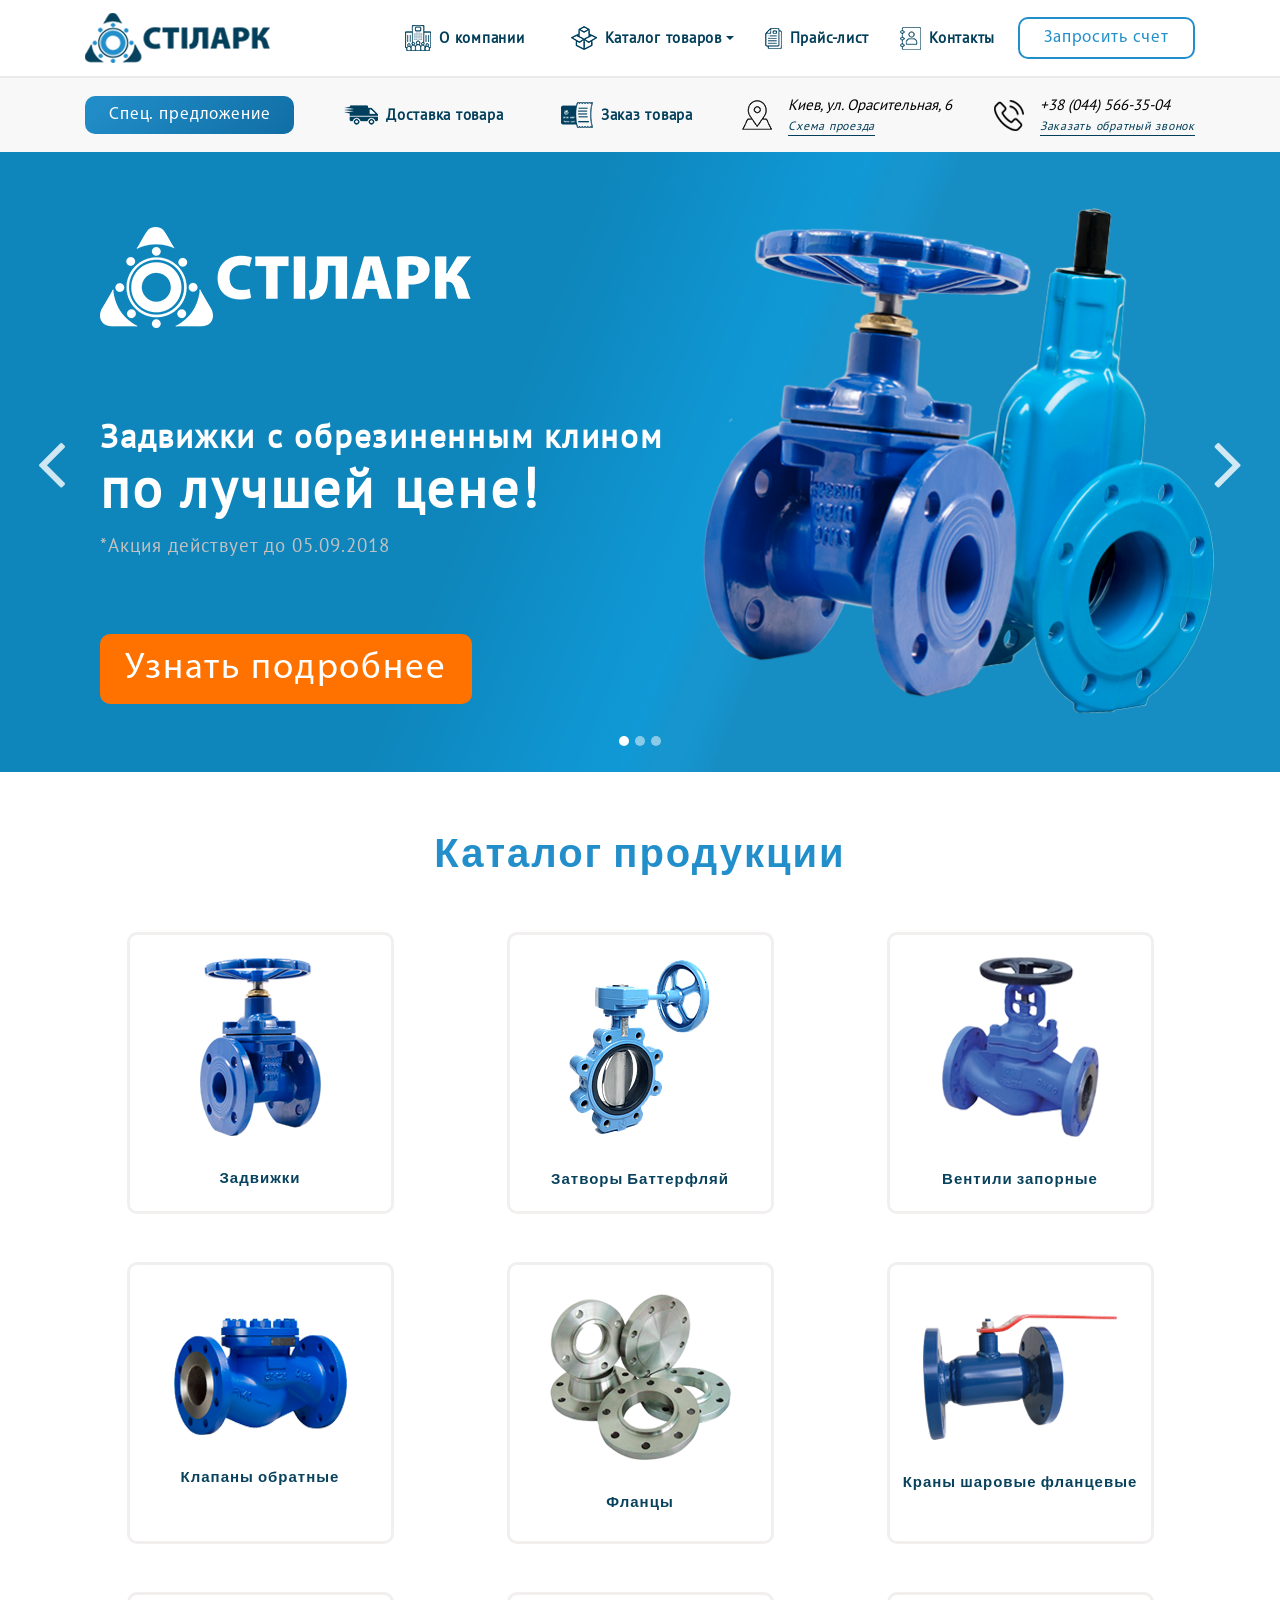
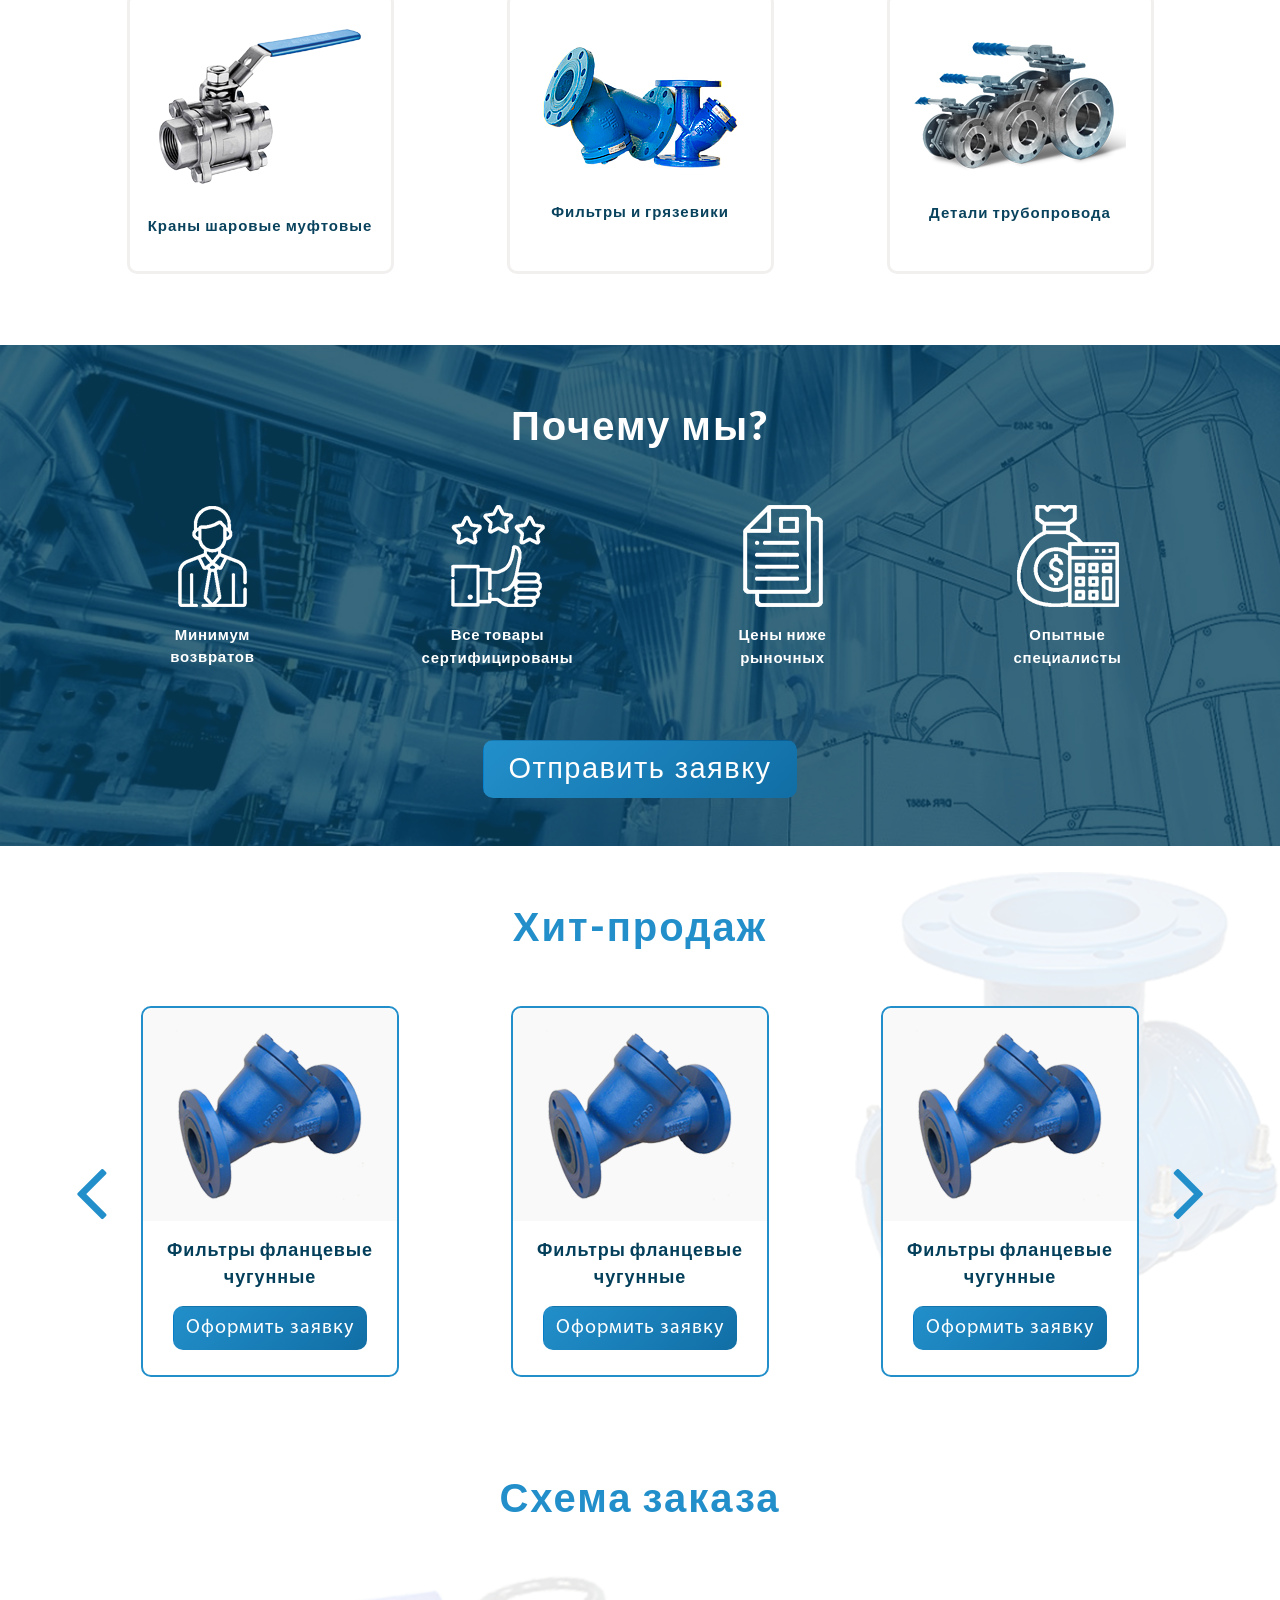
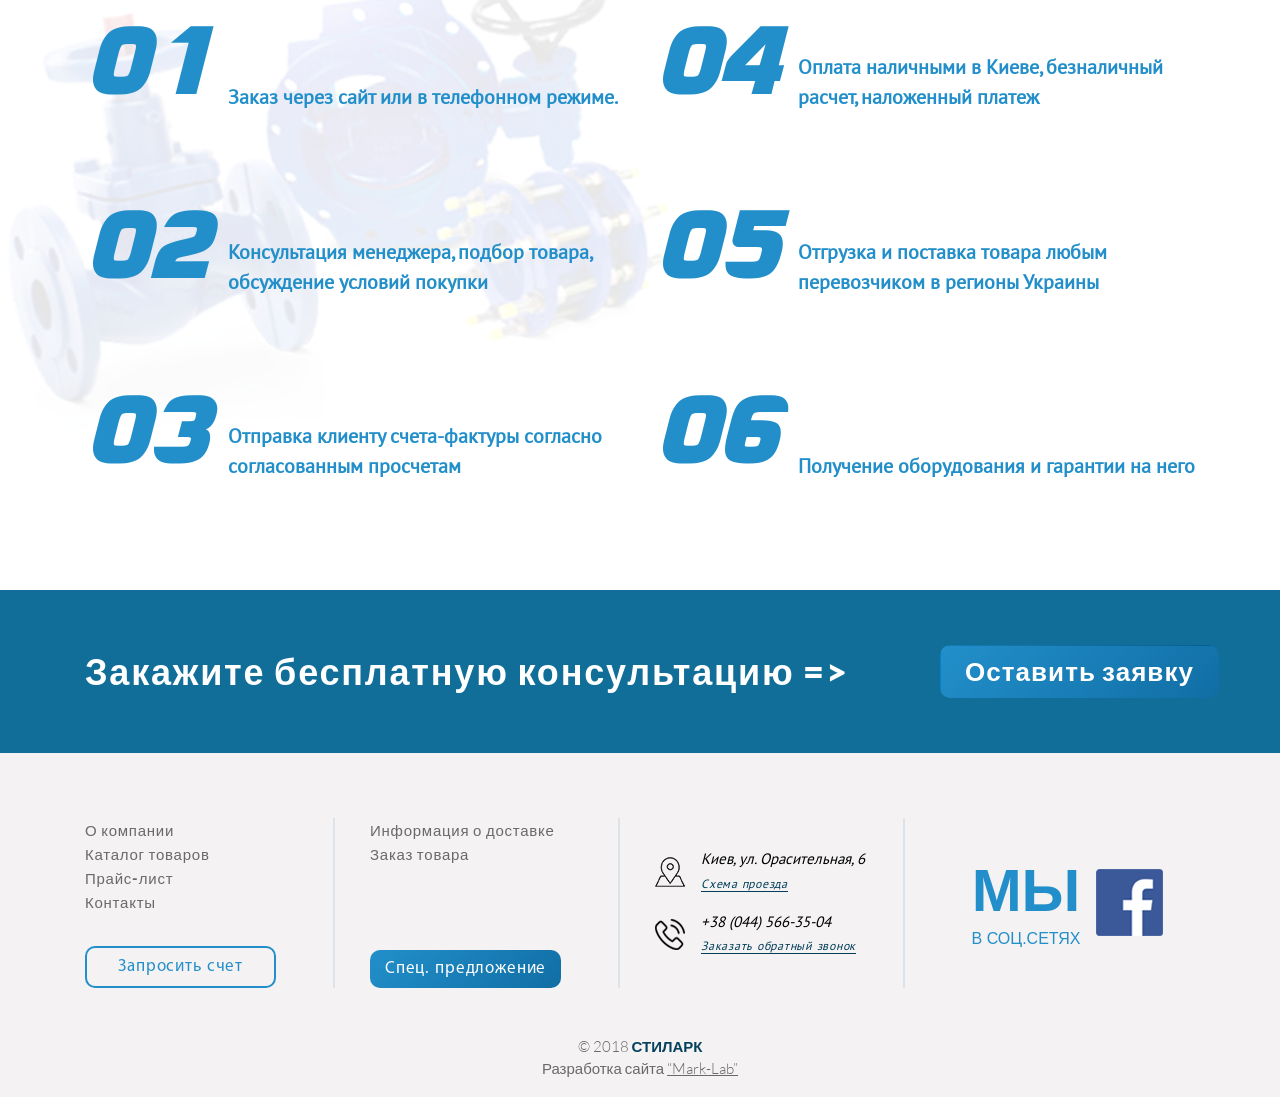
==== commit a339b99b: "fix bugs from  customer" ====
--- a/src/index.html
+++ b/src/index.html
@@ -23,7 +23,7 @@
     <!-- Start navigation -->
     <nav class="navbar navbar-expand-lg">
         <div class="container">
-            <a class="navbar-brand" href="#">
+            <a class="navbar-brand" href="index.html">
                 <img src="img/home/logo.png" alt="Brand">
             </a>
             <button class="navbar-toggler" type="button" data-toggle="collapse" data-target=".navbars" aria-controls="navbarsExampleDefault"
@@ -203,7 +203,7 @@
                 </div>
 
                 <div class="col-sm-6 col-md-4 col-lg-4 mb-5 catalog d-flex justify-content-center align-items-center">
-                    <a href="#" class="d-flex justify-content-center align-items-center">
+                    <a href="category.html" class="link d-flex justify-content-center align-items-center">
                         <div class="catalog__item">
                             <div class="catalog__item-img">
                                 <img src="img/home/1.png" alt="Catalog Item">
@@ -216,7 +216,7 @@
                 </div>
 
                 <div class="col-sm-6 col-md-4 col-lg-4 mb-5 catalog d-flex justify-content-center align-items-center">
-                    <a href="#" class="d-flex justify-content-center align-items-center">
+                    <a href="category.html" class="link d-flex justify-content-center align-items-center">
                         <div class="catalog__item">
                             <div class="catalog__item-img">
                                 <img src="img/home/2.png" alt="Catalog Item">
@@ -229,7 +229,7 @@
                 </div>
 
                 <div class="col-sm-6 col-md-4 col-lg-4 mb-5 catalog d-flex justify-content-center align-items-center">
-                    <a href="#" class="d-flex justify-content-center align-items-center">
+                    <a href="category.html" class="link d-flex justify-content-center align-items-center">
                         <div class="catalog__item">
                             <div class="catalog__item-img">
                                 <img src="img/home/3.png" alt="Catalog Item">
@@ -242,7 +242,7 @@
                 </div>
 
                 <div class="col-sm-6 col-md-4 col-lg-4 mb-5 catalog d-flex justify-content-center align-items-center">
-                    <a href="#" class="d-flex justify-content-center align-items-center">
+                    <a href="category.html" class="link d-flex justify-content-center align-items-center">
                         <div class="catalog__item">
                             <div class="catalog__item-img">
                                 <img src="img/home/4.png" alt="Catalog Item">
@@ -255,7 +255,7 @@
                 </div>
 
                 <div class="col-sm-6 col-md-4 col-lg-4 mb-5 catalog d-flex justify-content-center align-items-center">
-                    <a href="#" class="d-flex justify-content-center align-items-center">
+                    <a href="category.html" class="link d-flex justify-content-center align-items-center">
                         <div class="catalog__item">
                             <div class="catalog__item-img">
                                 <img src="img/home/5.png" alt="Catalog Item">
@@ -268,7 +268,7 @@
                 </div>
 
                 <div class="col-sm-6 col-md-4 col-lg-4 mb-5 catalog d-flex justify-content-center align-items-center">
-                    <a href="#" class="d-flex justify-content-center align-items-center">
+                    <a href="category.html" class="link d-flex justify-content-center align-items-center">
                         <div class="catalog__item">
                             <div class="catalog__item-img">
                                 <img src="img/home/6.png" alt="Catalog Item">
@@ -282,7 +282,7 @@
                 </div>
 
                 <div class="col-sm-6 col-md-4 col-lg-4 mb-5 catalog d-flex justify-content-center align-items-center">
-                    <a href="#" class="d-flex justify-content-center align-items-center">
+                    <a href="category.html" class="link d-flex justify-content-center align-items-center">
                         <div class="catalog__item">
                             <div class="catalog__item-img">
                                 <img src="img/home/7.png" alt="Catalog Item">
@@ -296,7 +296,7 @@
                 </div>
 
                 <div class="col-sm-6 col-md-4 col-lg-4 mb-5 catalog d-flex justify-content-center align-items-center">
-                    <a href="#" class="d-flex justify-content-center align-items-center">
+                    <a href="category.html" class="link d-flex justify-content-center align-items-center">
                         <div class="catalog__item">
                             <div class="catalog__item-img">
                                 <img src="img/home/8.png" alt="Catalog Item">
@@ -309,7 +309,7 @@
                 </div>
 
                 <div class="col-sm-6 col-md-4 col-lg-4 mb-5 catalog d-flex justify-content-center align-items-center">
-                    <a href="#" class="d-flex justify-content-center align-items-center">
+                    <a href="category.html" class="link d-flex justify-content-center align-items-center">
                         <div class="catalog__item">
                             <div class="catalog__item-img">
                                 <img src="img/home/9.png" alt="Catalog Item">
--- a/src/css/main.css
+++ b/src/css/main.css
@@ -105,9 +105,16 @@
         font-weight: 400;
         letter-spacing: 0.85px;
         transition: 1s ease; }
+        nav.navbar ul.navbar-nav li a.btn.shine-btn {
+          border: unset; }
         nav.navbar ul.navbar-nav li a.btn.transition-btn:hover {
           color: #fff;
           background: #228fca; }
+    nav.navbar ul.navbar-nav li.social div:nth-child(2) {
+      display: flex;
+      flex-direction: column;
+      justify-content: flex-start;
+      align-items: start; }
     nav.navbar ul.navbar-nav li.social p {
       font-size: 15px;
       color: #000;
@@ -131,17 +138,17 @@
       right: 0px;
       left: 0px;
       z-index: 100;
-      height: 100vh; }
+      height: 80vh;
+      transition: all 0.5s; }
+      nav.navbar .navbar-collapse ul {
+        transition: all 0.5s;
+        height: 100%;
+        justify-content: center; }
+        nav.navbar .navbar-collapse ul .dropdown-menu {
+          background-color: unset;
+          border: unset; }
     nav.navbar.second-navbar {
-      padding: 0 !important; }
-      nav.navbar.second-navbar .navbar-collapse {
-        padding: 0.5rem 1rem;
-        position: absolute;
-        top: 210px;
-        right: 0;
-        left: 0px;
-        z-index: 100;
-        height: 100vh; } }
+      display: none; } }
   @media screen and (min-width: 992px) and (max-width: 1199px) {
     nav.navbar a.navbar-brand img {
       max-width: 125px; }
@@ -286,6 +293,8 @@
   @media screen and (max-width: 575px) {
     header {
       min-height: unset; }
+      header #header-carousel ol.carousel-indicators {
+        display: none; }
       header #header-carousel .carousel-control i.fa {
         font-size: 60px; }
       header #header-carousel .carousel-item {
@@ -307,10 +316,9 @@
             header #header-carousel .carousel-item .left-side__head-text p {
               font-size: 12px; }
           header #header-carousel .carousel-item .left-side__btn {
-            display: none;
-            padding-top: 15px; }
+            padding-top: 0px; }
             header #header-carousel .carousel-item .left-side__btn button {
-              font-size: 15px; } }
+              font-size: 12px; } }
 
 #catalog {
   padding-bottom: 23px; }
@@ -323,19 +331,36 @@
     font-size: 40px; }
     @media screen and (max-width: 576px) {
       #catalog .catalog-title {
+        padding: 25px 0;
         font-size: 28px; } }
-  #catalog .catalog a {
+  #catalog .catalog .catalog-card .catalog__item-text p {
+    font-size: 12px;
+    letter-spacing: 0.75px; }
+  #catalog .catalog a.link,
+  #catalog .catalog .catalog-card {
     position: relative;
     min-height: 282px;
-    height: 100%;
     width: 267px;
     border-radius: 10px;
     border: 3px solid #f2efef;
     transition: 0.5s ease-in-out; }
-    #catalog .catalog a:hover {
+    #catalog .catalog a.link:hover,
+    #catalog .catalog .catalog-card:hover {
       text-decoration: none;
       transform: scale(1.1);
       box-shadow: 0 0 15px #f2efef; }
+  #catalog .catalog__item-button {
+    margin: 10px 0; }
+    #catalog .catalog__item-button a {
+      padding-left: 30px;
+      padding-right: 30px;
+      background-color: #228fca;
+      color: #fff;
+      border-radius: 10px;
+      font-family: "MyriadPro", sans-serif;
+      font-size: 17px;
+      font-weight: 400;
+      letter-spacing: 0.85px; }
   #catalog .catalog__item {
     display: flex;
     flex-direction: column;
@@ -345,18 +370,18 @@
       position: relative;
       font-family: "Lato", sans-serif;
       padding-top: 30px;
-      font-size: 20px;
+      font-size: 15px;
       color: #08425d;
       font-weight: bold;
       letter-spacing: 1px; }
   @media screen and (max-width: 575px) {
-    #catalog .catalog a:hover {
+    #catalog .catalog a.link:hover,
+    #catalog .catalog .catalog-card:hover {
       transform: unset;
       box-shadow: unset; } }
 
 #why-we {
   min-height: 480px;
-  height: 100%;
   background: url("../img/home/why-we_bg.png");
   background-size: cover;
   background-repeat: no-repeat no-repeat; }
@@ -370,6 +395,7 @@
     color: #fff; }
     @media screen and (max-width: 576px) {
       #why-we .section-title {
+        padding: 25px 0;
         font-size: 28px; } }
   #why-we .why__text p {
     font-family: "Lato", sans-serif;
@@ -405,6 +431,7 @@
     font-size: 40px; }
     @media screen and (max-width: 576px) {
       #bestseller .section-title {
+        padding: 25px 0;
         font-size: 28px; } }
   #bestseller #carouselProduction .productionsSliderItem .card {
     border-radius: 10px;
@@ -544,6 +571,7 @@
     font-size: 40px; }
     @media screen and (max-width: 576px) {
       #order-scheme .section-title {
+        padding: 25px 0;
         font-size: 28px; } }
   #order-scheme .number {
     display: flex;
@@ -648,6 +676,8 @@
     footer button.default-btn {
       background-color: #228fca;
       color: #fff; }
+      footer button.default-btn.shine-btn {
+        border: unset; }
   footer .social {
     font-family: "PT-Sans", sans-serif; }
     footer .social p {
@@ -715,6 +745,7 @@
     font-size: 40px; }
     @media screen and (max-width: 576px) {
       #order h1 {
+        padding: 25px 0;
         font-size: 28px; } }
   #order .order__payment h4 {
     font-family: "Lato", sans-serif;
@@ -767,6 +798,7 @@
     font-size: 40px; }
     @media screen and (max-width: 576px) {
       #delivery h1 {
+        padding: 25px 0;
         font-size: 28px; } }
   #delivery .delivery__methods h4 {
     font-family: "Lato", sans-serif;
@@ -818,14 +850,17 @@
     font-size: 40px; }
     @media screen and (max-width: 576px) {
       #about-company h1 {
+        padding: 25px 0;
         font-size: 28px; } }
   #about-company .about__text p {
-    font-family: "Lato", sans-serif;
+    font-family: "Lato-Light", sans-serif;
     font-size: 21px;
-    font-weight: bold;
     letter-spacing: 1.05px;
     color: #000;
     text-align: justify; }
+  @media screen and (max-width: 575px) {
+    #about-company .about__text p {
+      font-size: 16px; } }
 
 #price {
   padding-bottom: 65px;
@@ -839,11 +874,11 @@
     font-size: 40px; }
     @media screen and (max-width: 576px) {
       #price h1 {
+        padding: 25px 0;
         font-size: 28px; } }
   #price .price__text p {
-    font-family: "Lato", sans-serif;
+    font-family: "Lato-Light", sans-serif;
     font-size: 21px;
-    font-weight: bold;
     letter-spacing: 1.05px;
     color: #000;
     text-align: justify; }
@@ -855,6 +890,9 @@
     font-size: 18px;
     font-weight: bold;
     letter-spacing: 0.73px; }
+  @media screen and (max-width: 575px) {
+    #price .price__text p {
+      font-size: 16px; } }
 
 #contacts {
   padding-bottom: 65px;
@@ -868,6 +906,7 @@
     font-size: 40px; }
     @media screen and (max-width: 576px) {
       #contacts h1 {
+        padding: 25px 0;
         font-size: 28px; } }
   #contacts .contacts__info ul li {
     display: flex;
@@ -892,6 +931,37 @@
     font-size: 18px;
     font-weight: bold;
     letter-spacing: 0.73px; }
+  @media screen and (min-width: 768px) and (max-width: 991px) {
+    #contacts .contacts__info ul li img {
+      max-width: 30px; }
+    #contacts .contacts__info ul li ul {
+      padding-left: 15px; }
+      #contacts .contacts__info ul li ul li {
+        font-family: "Lato", sans-serif;
+        font-weight: bold;
+        font-size: 15px;
+        letter-spacing: 1px;
+        color: #09445e; }
+        #contacts .contacts__info ul li ul li a {
+          color: #09445e; } }
+  @media screen and (max-width: 767px) {
+    #contacts .contacts {
+      display: flex;
+      flex-direction: column;
+      align-items: center;
+      justify-content: center; }
+      #contacts .contacts__info ul li img {
+        max-width: 30px; }
+      #contacts .contacts__info ul li ul {
+        padding-left: 15px; }
+        #contacts .contacts__info ul li ul li {
+          font-family: "Lato", sans-serif;
+          font-weight: bold;
+          font-size: 15px;
+          letter-spacing: 1px;
+          color: #09445e; }
+          #contacts .contacts__info ul li ul li a {
+            color: #09445e; } }
 
 #details {
   padding-bottom: 65px;
@@ -905,6 +975,7 @@
     font-size: 40px; }
     @media screen and (max-width: 576px) {
       #details h1 {
+        padding: 25px 0;
         font-size: 28px; } }
   #details #detailsCarousel .carousel-item {
     background-color: #fff;
@@ -970,7 +1041,10 @@
     font-size: 15px;
     font-style: italic;
     letter-spacing: 0.75px;
-    font-weight: bold; }
+    font-weight: bold;
+    padding: 5px 0; }
+    #details .details__info .delivery-order ul li a:hover {
+      text-decoration: none; }
   #details .details .description p {
     font-family: "Lato-Light", sans-serif;
     font-size: 17px;
@@ -985,3 +1059,67 @@
     font-size: 18px;
     font-weight: bold;
     letter-spacing: 0.73px; }
+  @media screen and (min-width: 768px) and (max-width: 992px) {
+    #details #detailsCarousel .controls i.fa {
+      padding: 15px 41px; }
+    #details .details__info .in-stock {
+      padding-top: 25px; }
+      #details .details__info .in-stock span {
+        font-size: 16px; }
+    #details .details__info .not-in-stock {
+      padding-top: 15px; }
+      #details .details__info .not-in-stock span {
+        font-size: 16px; }
+    #details .details__info .price p {
+      font-size: 28px; }
+      #details .details__info .price p span {
+        font-size: 23px; }
+    #details .details__info .button .btn {
+      font-size: 16px; }
+    #details .details__info .location ul li:first-child {
+      margin-right: 25px; }
+    #details .details__info .location p {
+      font-size: 15px; }
+    #details .details__info .location a {
+      font-size: 12px; }
+    #details .details__info .delivery-order ul li a {
+      font-size: 15px; }
+    #details .details .description p {
+      font-size: 17px; }
+    #details .details .go-to a {
+      font-size: 18px; } }
+  @media screen and (min-width: 576px) and (max-width: 767px) {
+    #details #detailsCarousel .controls i.fa {
+      padding: 12px 27px; } }
+  @media screen and (max-width: 767px) {
+    #details .details__info .in-stock {
+      padding-top: 25px; }
+      #details .details__info .in-stock span {
+        font-size: 16px; }
+    #details .details__info .not-in-stock {
+      padding-top: 15px; }
+      #details .details__info .not-in-stock span {
+        font-size: 16px; }
+    #details .details__info .price p {
+      font-size: 28px; }
+      #details .details__info .price p span {
+        font-size: 23px; }
+    #details .details__info .button .btn {
+      font-size: 16px; }
+    #details .details__info .location ul {
+      flex-wrap: wrap; }
+      #details .details__info .location ul li:first-child {
+        margin-right: 25px; }
+    #details .details__info .location p {
+      font-size: 15px; }
+    #details .details__info .location a {
+      font-size: 12px; }
+    #details .details__info .delivery-order ul li a {
+      font-size: 12px; }
+    #details .details .description p {
+      font-size: 14px; }
+    #details .details .go-to a {
+      font-size: 18px; } }
+  @media screen and (max-width: 453px) {
+    #details .details__info .location ul li:nth-child(2) {
+      margin-top: 20px; } }
